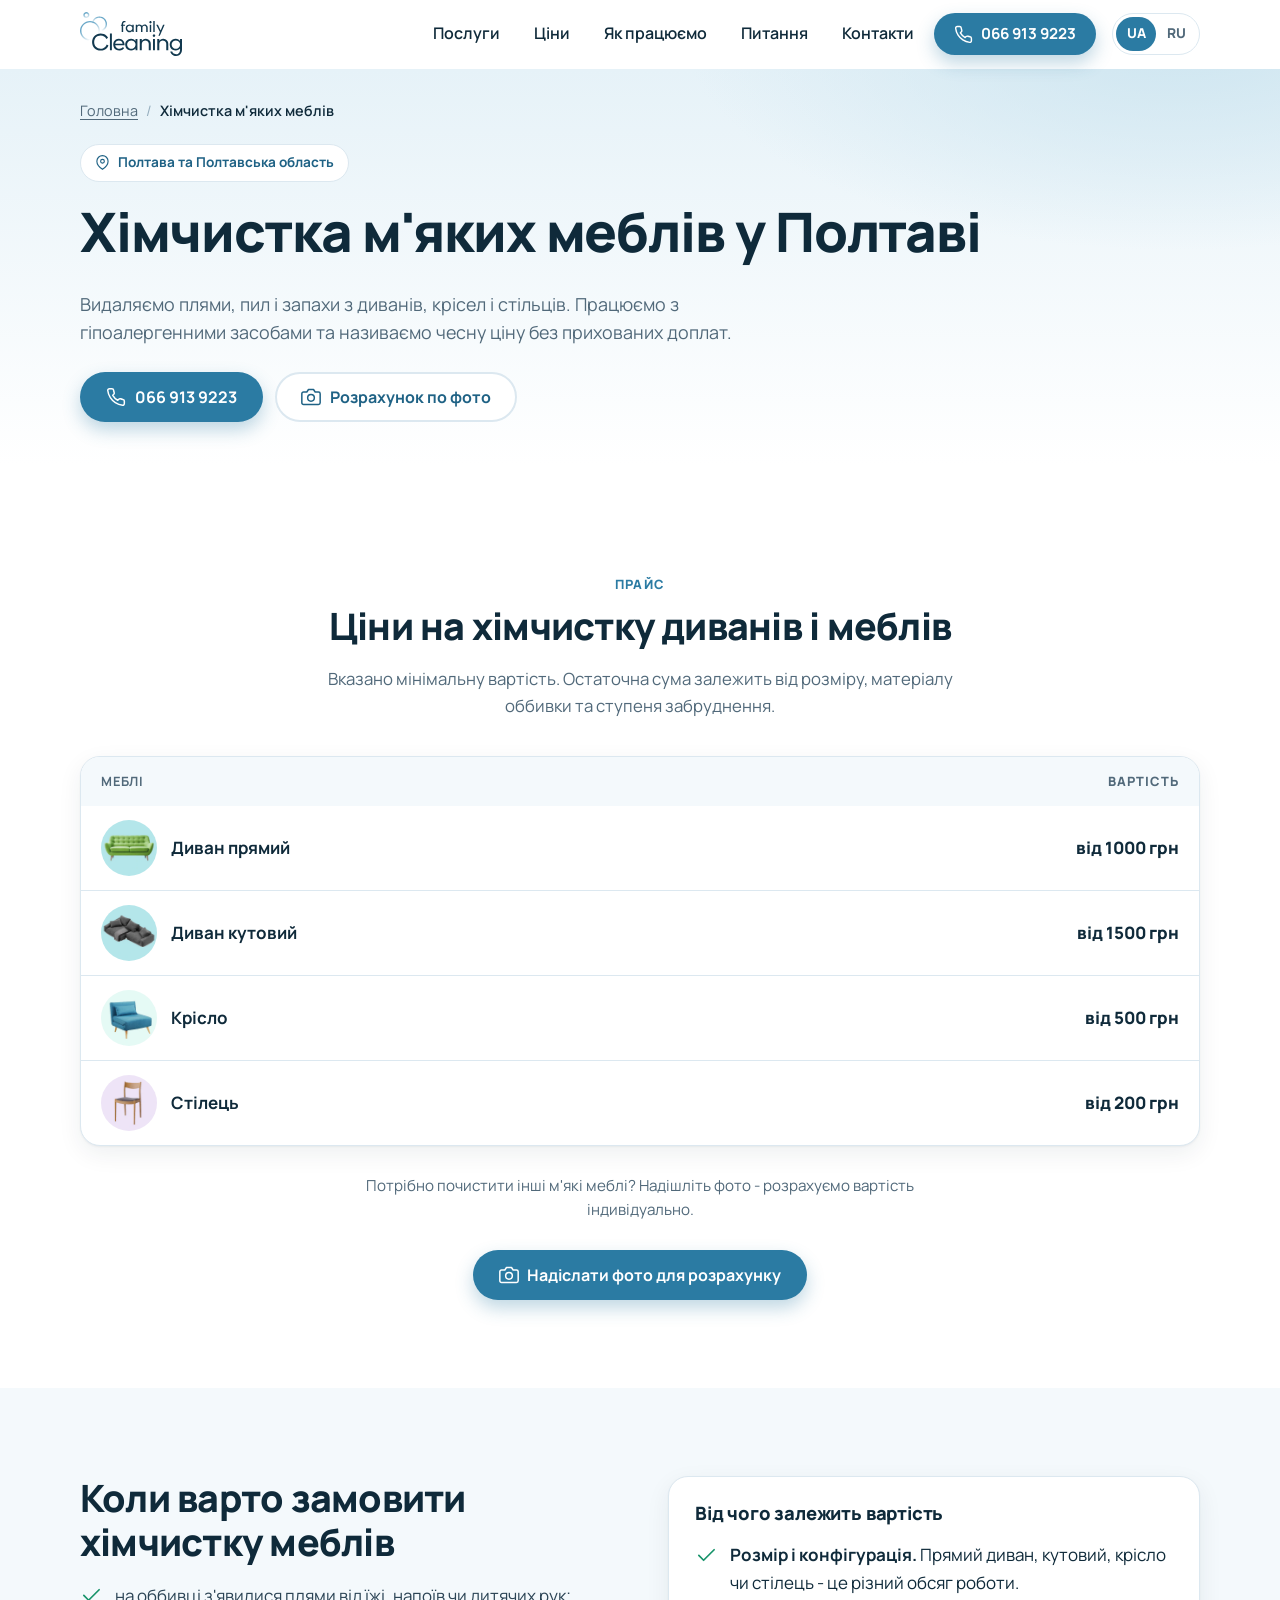
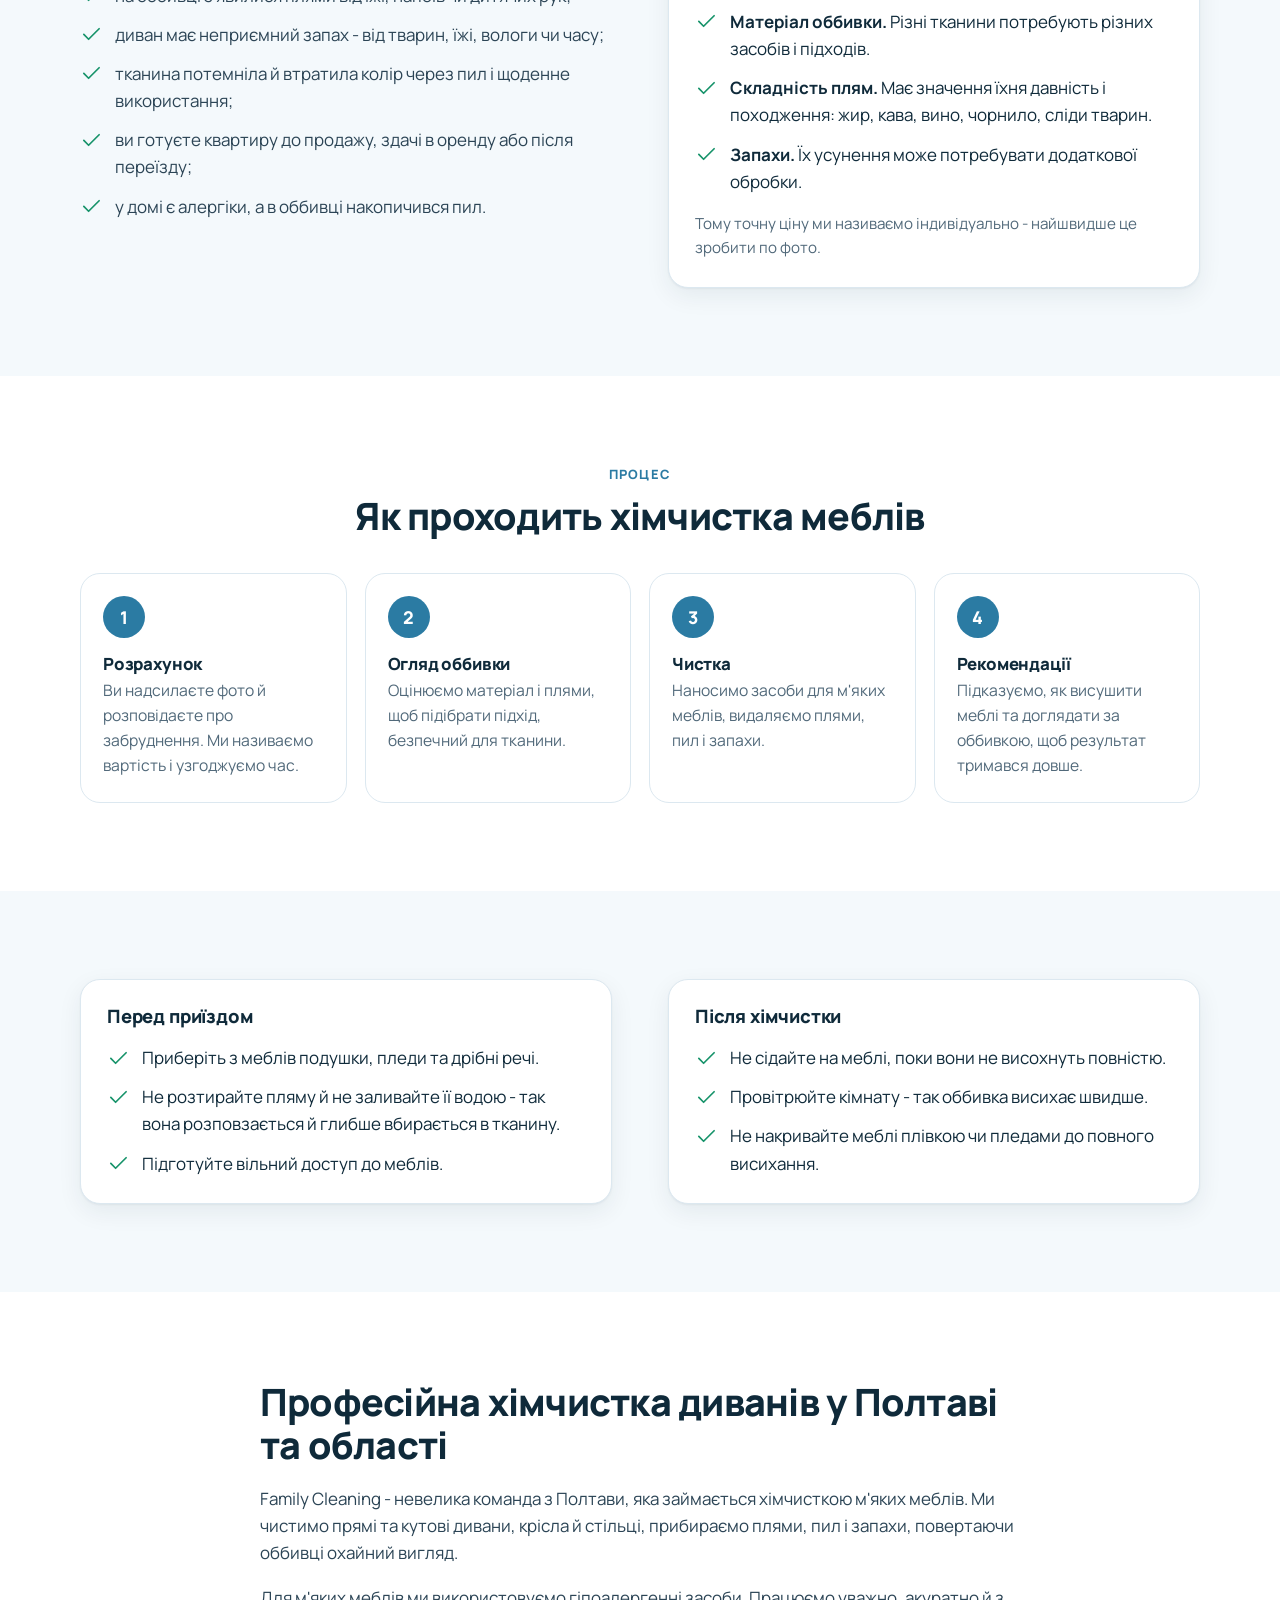
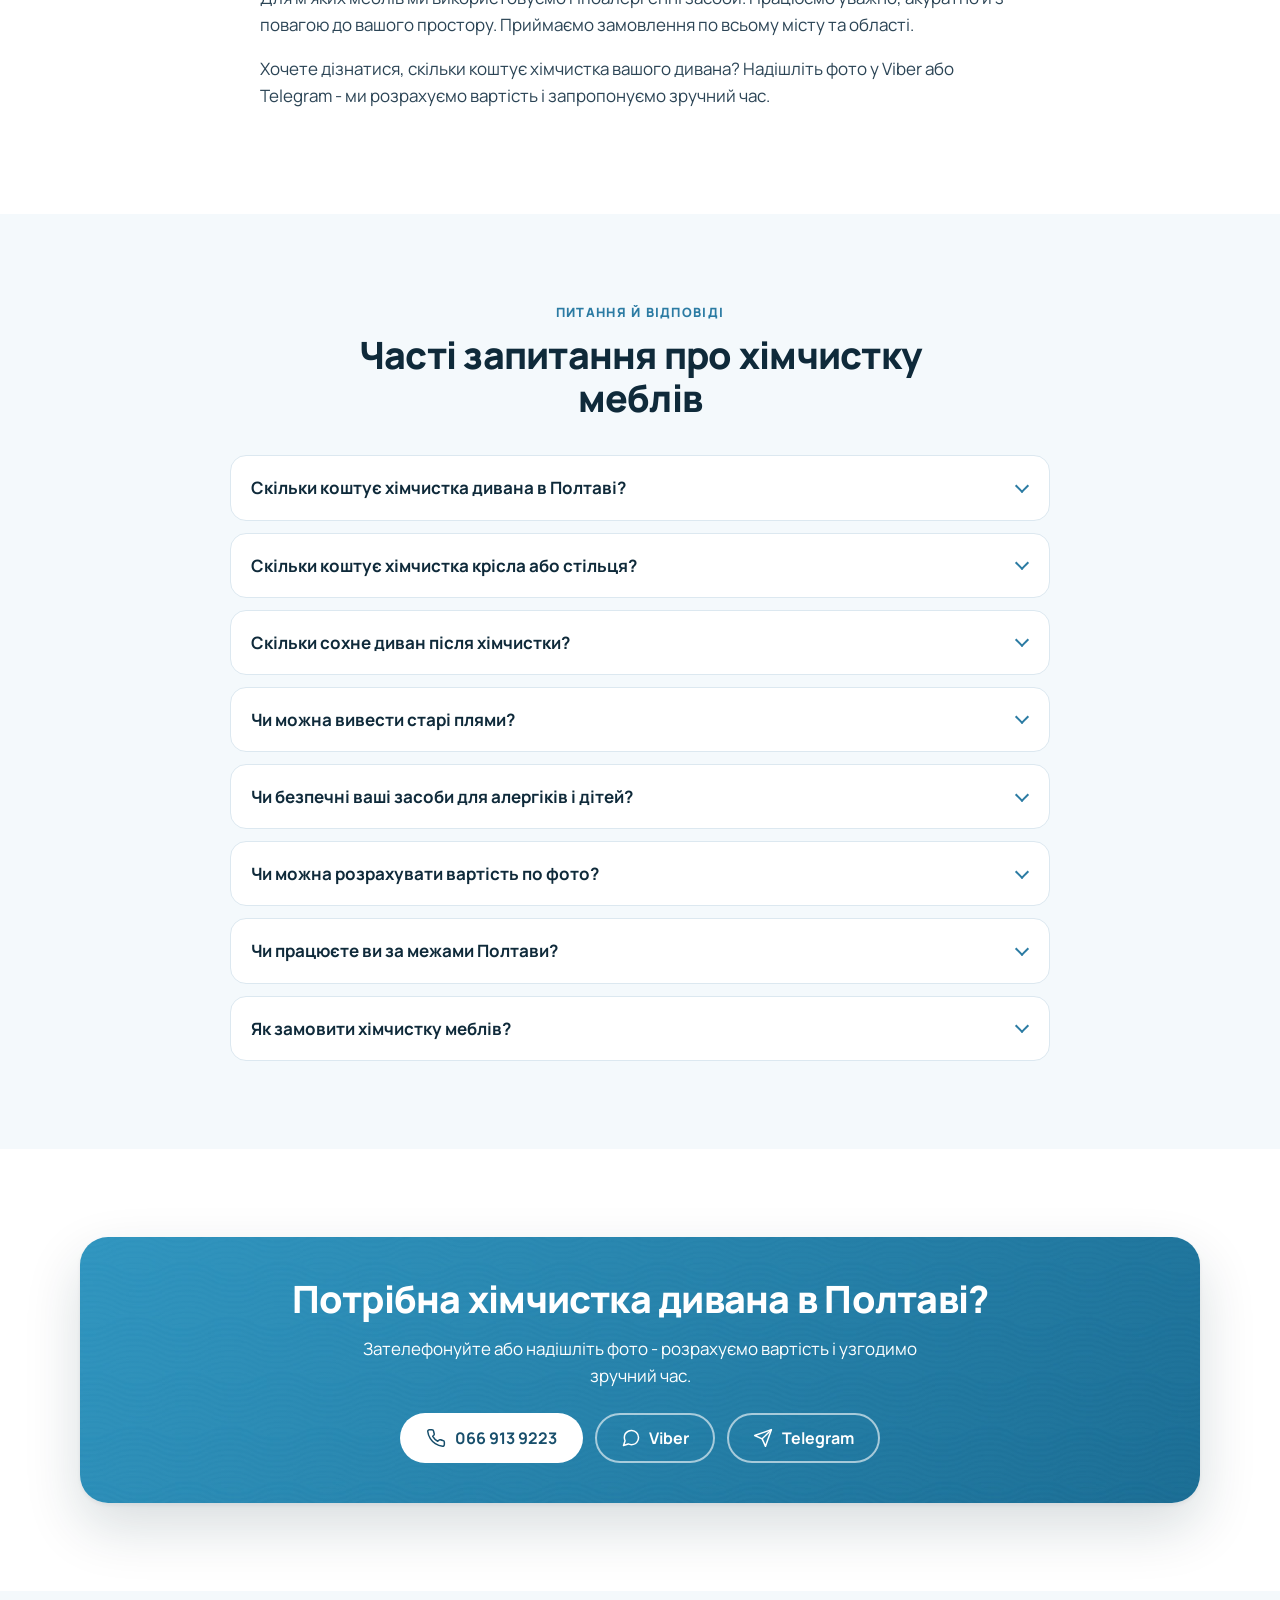
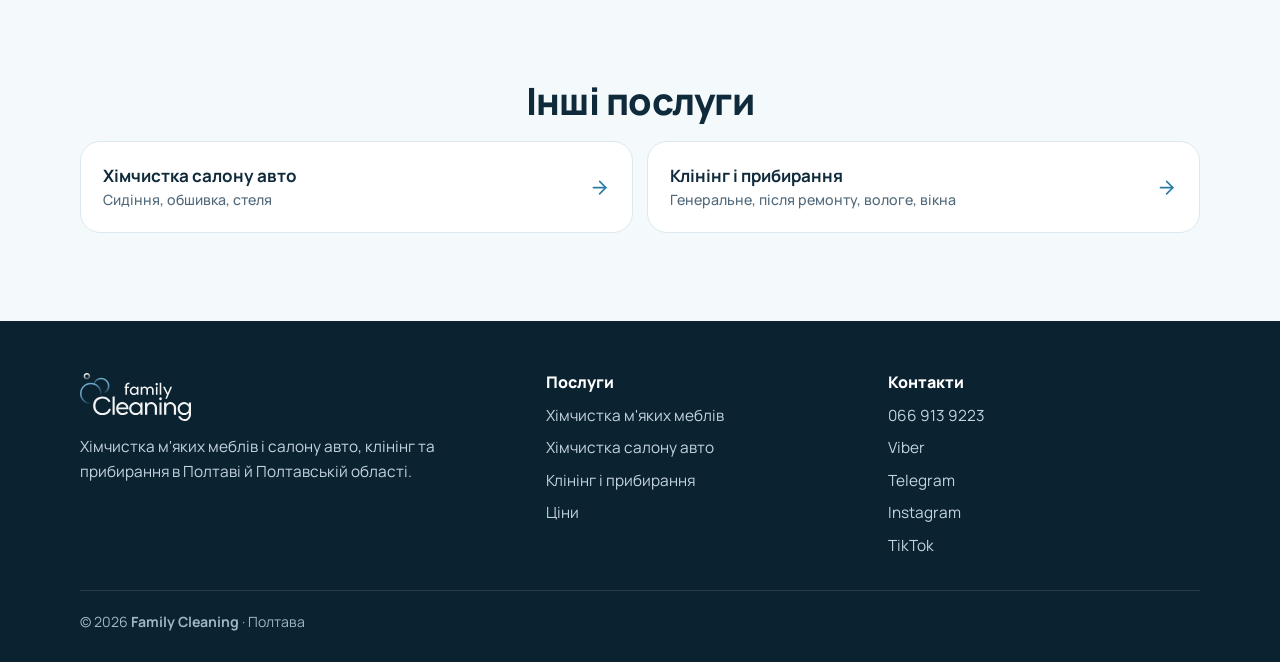
==== himchistka-mebliv-poltava/index.html @ 6fbbca5d "Add files via upload" ====
<!DOCTYPE html>
<html lang="uk" data-alt="../ru/himchistka-mebliv-poltava/">
<head>
<meta charset="utf-8">
<meta name="viewport" content="width=device-width, initial-scale=1">
<script>(function(){var d=document.documentElement;d.classList.add('js');try{var p=localStorage.getItem('fc_lang'),a=d.getAttribute('data-alt');if((p==='uk'||p==='ru')&&a&&p!==d.lang){location.replace(new URL(a,location.href).href+location.search+location.hash);}}catch(e){}})();</script>
<title>Хімчистка диванів і м'яких меблів у Полтаві від 200 грн</title>
<meta name="description" content="Хімчистка прямих і кутових диванів, крісел та стільців у Полтаві й області. Ціни від 200 грн, гіпоалергенні засоби. Розрахунок вартості по фото.">
<link rel="canonical" href="https://famclean.com.ua/himchistka-mebliv-poltava/">
<link rel="alternate" hreflang="uk" href="https://famclean.com.ua/himchistka-mebliv-poltava/">
<link rel="alternate" hreflang="ru" href="https://famclean.com.ua/ru/himchistka-mebliv-poltava/">
<link rel="alternate" hreflang="x-default" href="https://famclean.com.ua/himchistka-mebliv-poltava/">
<meta property="og:type" content="website">
<meta property="og:locale" content="uk_UA">
<meta property="og:locale:alternate" content="ru_RU">
<meta property="og:site_name" content="Family Cleaning">
<meta property="og:title" content="Хімчистка диванів і м'яких меблів у Полтаві від 200 грн">
<meta property="og:description" content="Хімчистка прямих і кутових диванів, крісел та стільців у Полтаві й області. Ціни від 200 грн, гіпоалергенні засоби. Розрахунок вартості по фото.">
<meta property="og:url" content="https://famclean.com.ua/himchistka-mebliv-poltava/">
<meta property="og:image" content="https://famclean.com.ua/img/og-cover.jpg">
<meta property="og:image:width" content="1200">
<meta property="og:image:height" content="630">
<meta property="og:image:alt" content="Family Cleaning - хімчистка меблів і клінінг у Полтаві">
<meta name="twitter:card" content="summary_large_image">
<meta name="theme-color" content="#2b7ba3">
<meta name="google-site-verification" content="99--LuBpgoL34rDlay3CEURhuqWhSlvif_Wz9FNeY6w">
<link rel="icon" href="../img/favicon.ico" sizes="any">
<link rel="icon" type="image/png" sizes="32x32" href="../img/favicon-32x32.png">
<link rel="icon" type="image/png" sizes="16x16" href="../img/favicon-16x16.png">
<link rel="apple-touch-icon" sizes="180x180" href="../img/apple-touch-icon.png">
<link rel="manifest" href="../site.webmanifest">
<link rel="preconnect" href="https://fonts.googleapis.com">
<link rel="preconnect" href="https://fonts.gstatic.com" crossorigin>
<link rel="stylesheet" href="https://fonts.googleapis.com/css2?family=Manrope:wght@400;500;600;700;800&amp;display=swap">
<link rel="stylesheet" href="../css/style.css?v=20261111">
<script type="application/ld+json">{"@context":"https://schema.org","@type":"Service","name":"Хімчистка м'яких меблів","serviceType":"Хімчистка м'яких меблів","description":"Хімчистка диванів, крісел і стільців: видалення плям, пилу та запахів.","url":"https://famclean.com.ua/himchistka-mebliv-poltava/","inLanguage":"uk","provider":{"@type":"LocalBusiness","@id":"https://famclean.com.ua/#business","name":"Family Cleaning","url":"https://famclean.com.ua/","telephone":"+380669139223"},"areaServed":[{"@type":"City","name":"Полтава"},{"@type":"AdministrativeArea","name":"Полтавська область"}],"hasOfferCatalog":{"@type":"OfferCatalog","name":"Ціни на хімчистку м'яких меблів","itemListElement":[{"@type":"Offer","itemOffered":{"@type":"Service","name":"Хімчистка прямого дивана"},"priceSpecification":{"@type":"UnitPriceSpecification","minPrice":1000,"priceCurrency":"UAH"}},{"@type":"Offer","itemOffered":{"@type":"Service","name":"Хімчистка кутового дивана"},"priceSpecification":{"@type":"UnitPriceSpecification","minPrice":1500,"priceCurrency":"UAH"}},{"@type":"Offer","itemOffered":{"@type":"Service","name":"Хімчистка крісла"},"priceSpecification":{"@type":"UnitPriceSpecification","minPrice":500,"priceCurrency":"UAH"}},{"@type":"Offer","itemOffered":{"@type":"Service","name":"Хімчистка стільця"},"priceSpecification":{"@type":"UnitPriceSpecification","minPrice":200,"priceCurrency":"UAH"}}]}}</script>
<script type="application/ld+json">{"@context":"https://schema.org","@type":"BreadcrumbList","itemListElement":[{"@type":"ListItem","position":1,"name":"Головна","item":"https://famclean.com.ua/"},{"@type":"ListItem","position":2,"name":"Хімчистка м'яких меблів","item":"https://famclean.com.ua/himchistka-mebliv-poltava/"}]}</script>
<script type="application/ld+json">{"@context":"https://schema.org","@type":"FAQPage","inLanguage":"uk","mainEntity":[{"@type":"Question","name":"Скільки коштує хімчистка дивана в Полтаві?","acceptedAnswer":{"@type":"Answer","text":"Хімчистка прямого дивана - від 1000 грн, кутового - від 1500 грн. Остаточна вартість залежить від розміру, матеріалу оббивки та ступеня забруднення, тому ми розраховуємо її індивідуально - найшвидше по фото."}},{"@type":"Question","name":"Скільки коштує хімчистка крісла або стільця?","acceptedAnswer":{"@type":"Answer","text":"Хімчистка крісла - від 500 грн, стільця - від 200 грн. Якщо потрібно почистити кілька предметів, надішліть фото всіх меблів - розрахуємо загальну вартість."}},{"@type":"Question","name":"Скільки сохне диван після хімчистки?","acceptedAnswer":{"@type":"Answer","text":"Час висихання залежить від тканини, товщини наповнювача та вентиляції в кімнаті - зазвичай від кількох годин до доби. Провітрюйте приміщення й не користуйтеся меблями, доки оббивка повністю не висохне."}},{"@type":"Question","name":"Чи можна вивести старі плями?","acceptedAnswer":{"@type":"Answer","text":"Свіжі плями видаляти простіше, а результат зі старими залежить від їхнього походження та матеріалу оббивки. Надішліть фото - ми чесно скажемо, чого очікувати. Гарантувати повне видалення будь-якої плями неможливо."}},{"@type":"Question","name":"Чи безпечні ваші засоби для алергіків і дітей?","acceptedAnswer":{"@type":"Answer","text":"Для м'яких меблів ми використовуємо гіпоалергенні засоби. Якщо в сім'ї є алергіки, маленькі діти чи домашні тварини, повідомте нас заздалегідь - врахуємо це під час роботи."}},{"@type":"Question","name":"Чи можна розрахувати вартість по фото?","acceptedAnswer":{"@type":"Answer","text":"Так. Надішліть кілька фото меблів і плям у Viber або Telegram та коротко опишіть завдання. Ми назвемо вартість і запропонуємо зручний час."}},{"@type":"Question","name":"Чи працюєте ви за межами Полтави?","acceptedAnswer":{"@type":"Answer","text":"Так, приймаємо замовлення по всьому місту та області. Напишіть або зателефонуйте - узгодимо деталі."}},{"@type":"Question","name":"Як замовити хімчистку меблів?","acceptedAnswer":{"@type":"Answer","text":"Зателефонуйте за номером 066 913 9223 або напишіть у Viber чи Telegram. Ми розрахуємо вартість і узгодимо зручний для вас час."}}]}</script>
<!-- Google tag (gtag.js) -->
<script async src="https://www.googletagmanager.com/gtag/js?id=G-ZP1D5EXPBN"></script>
<script>window.dataLayer=window.dataLayer||[];function gtag(){dataLayer.push(arguments);}gtag('js',new Date());gtag('config','G-ZP1D5EXPBN');</script>
</head>
<body>
<a class="skip-link" href="#main">Перейти до змісту</a>
<svg width="0" height="0" style="position:absolute" aria-hidden="true" focusable="false"><defs>
<symbol id="i-phone" viewBox="0 0 24 24"><path d="M22 16.92v3a2 2 0 0 1-2.18 2 19.79 19.79 0 0 1-8.63-3.07 19.5 19.5 0 0 1-6-6 19.79 19.79 0 0 1-3.07-8.67A2 2 0 0 1 4.11 2h3a2 2 0 0 1 2 1.72 12.84 12.84 0 0 0 .7 2.81 2 2 0 0 1-.45 2.11L8.09 9.91a16 16 0 0 0 6 6l1.27-1.27a2 2 0 0 1 2.11-.45 12.84 12.84 0 0 0 2.81.7A2 2 0 0 1 22 16.92z"/></symbol>
<symbol id="i-chat" viewBox="0 0 24 24"><path d="M21 11.5a8.38 8.38 0 0 1-.9 3.8 8.5 8.5 0 0 1-7.6 4.7 8.38 8.38 0 0 1-3.8-.9L3 21l1.9-5.7a8.38 8.38 0 0 1-.9-3.8 8.5 8.5 0 0 1 4.7-7.6 8.38 8.38 0 0 1 3.8-.9h.5a8.48 8.48 0 0 1 8 8v.5z"/></symbol>
<symbol id="i-send" viewBox="0 0 24 24"><path d="M22 2 11 13"/><path d="M22 2 15 22l-4-9-9-4z"/></symbol>
<symbol id="i-insta" viewBox="0 0 24 24"><rect x="3" y="3" width="18" height="18" rx="5"/><circle cx="12" cy="12" r="4"/><path d="M17.5 6.5h.01"/></symbol>
<symbol id="i-music" viewBox="0 0 24 24"><path d="M9 18V5l12-2v13"/><circle cx="6" cy="18" r="3"/><circle cx="18" cy="16" r="3"/></symbol>
<symbol id="i-pin" viewBox="0 0 24 24"><path d="M21 10c0 7-9 13-9 13S3 17 3 10a9 9 0 0 1 18 0z"/><circle cx="12" cy="10" r="3"/></symbol>
<symbol id="i-check" viewBox="0 0 24 24"><path d="M20 6 9 17l-5-5"/></symbol>
<symbol id="i-arrow" viewBox="0 0 24 24"><path d="M5 12h14"/><path d="m12 5 7 7-7 7"/></symbol>
<symbol id="i-menu" viewBox="0 0 24 24"><path d="M3 6h18M3 12h18M3 18h18"/></symbol>
<symbol id="i-close" viewBox="0 0 24 24"><path d="M18 6 6 18M6 6l12 12"/></symbol>
<symbol id="i-camera" viewBox="0 0 24 24"><path d="M23 19a2 2 0 0 1-2 2H3a2 2 0 0 1-2-2V8a2 2 0 0 1 2-2h4l2-3h6l2 3h4a2 2 0 0 1 2 2z"/><circle cx="12" cy="13" r="4"/></symbol>
<symbol id="i-shield" viewBox="0 0 24 24"><path d="M12 22s8-4 8-10V5l-8-3-8 3v7c0 6 8 10 8 10z"/><path d="m9 12 2 2 4-4"/></symbol>
<symbol id="i-star" viewBox="0 0 24 24"><path d="m12 2 3.09 6.26L22 9.27l-5 4.87 1.18 6.88L12 17.77l-6.18 3.25L7 14.14 2 9.27l6.91-1.01z"/></symbol>
<symbol id="i-wallet" viewBox="0 0 24 24"><path d="M20 7H5a2 2 0 0 1 0-4h13v4"/><path d="M3 5v14a2 2 0 0 0 2 2h15a1 1 0 0 0 1-1V8a1 1 0 0 0-1-1"/><path d="M16 14h.01"/></symbol>
<symbol id="i-sofa" viewBox="0 0 24 24"><path d="M6 11V8.5A2.5 2.5 0 0 1 8.5 6h7A2.5 2.5 0 0 1 18 8.5V11"/><path d="M3 14a2 2 0 0 1 4 0v1h10v-1a2 2 0 0 1 4 0v4.5a.5.5 0 0 1-.5.5h-17a.5.5 0 0 1-.5-.5z"/><path d="M6 19v1.5M18 19v1.5"/></symbol>
<symbol id="i-car" viewBox="0 0 24 24"><path d="m3.5 13.5 1.8-4.9a2 2 0 0 1 1.9-1.3h9.6a2 2 0 0 1 1.9 1.3l1.8 4.9"/><path d="M3.5 13.5h17V18a1 1 0 0 1-1 1H18a1 1 0 0 1-1-1v-1.5H7V18a1 1 0 0 1-1 1H4.5a1 1 0 0 1-1-1z"/><path d="M7 15.2h.01M17 15.2h.01"/></symbol>
<symbol id="i-sparkle" viewBox="0 0 24 24"><path d="m12 3 1.8 5.2L19 10l-5.2 1.8L12 17l-1.8-5.2L5 10l5.2-1.8z"/><path d="m19 15 .8 2.2L22 18l-2.2.8L19 21l-.8-2.2L16 18l2.2-.8z"/></symbol>
<symbol id="i-tool" viewBox="0 0 24 24"><path d="M14.7 6.3a1 1 0 0 0 0 1.4l1.6 1.6a1 1 0 0 0 1.4 0l3.77-3.77a6 6 0 0 1-7.94 7.94l-6.91 6.91a2.12 2.12 0 0 1-3-3l6.91-6.91a6 6 0 0 1 7.94-7.94l-3.76 3.76z"/></symbol>
<symbol id="i-drop" viewBox="0 0 24 24"><path d="M12 2.69 17.66 8.35a8 8 0 1 1-11.31 0z"/></symbol>
<symbol id="i-window" viewBox="0 0 24 24"><rect x="4.5" y="3" width="15" height="18" rx="1.5"/><path d="M12 3v18M4.5 12h15"/></symbol>
<symbol id="i-bug" viewBox="0 0 24 24"><ellipse cx="12" cy="13.5" rx="4" ry="5.5"/><path d="M12 8V4M9 5.5 10.5 8M15 5.5 13.5 8M8 12H4M16 12h4M8.5 16 5 18.5M15.5 16 19 18.5"/></symbol>
</defs></svg>
<header class="site-header">
<div class="container header-inner">
<a class="brand" href="../" aria-label="Family Cleaning - на головну"><img src="../img/logo-dark.svg" width="120" height="52" alt="Family Cleaning"></a>
<nav class="nav" id="nav" aria-label="Головне меню">
<a href="../#services">Послуги</a>
<a href="../#prices">Ціни</a>
<a href="../#how">Як працюємо</a>
<a href="../#faq">Питання</a>
<a href="../#contact">Контакти</a>
</nav>
<a class="btn btn--primary btn--sm header-phone" href="tel:+380669139223"><svg class="ico" aria-hidden="true"><use href="#i-phone"/></svg> 066 913 9223</a>
<div class="lang" role="group" aria-label="Мова"><a href="./" lang="uk" hreflang="uk" data-lang-switch="uk" aria-label="Українська" aria-current="true">UA</a><a href="../ru/himchistka-mebliv-poltava/" lang="ru" hreflang="ru" data-lang-switch="ru" aria-label="Русский">RU</a></div>
<button class="burger" type="button" aria-expanded="false" aria-controls="nav" aria-label="Відкрити меню" data-label-open="Відкрити меню" data-label-close="Закрити меню"><svg class="ico" aria-hidden="true"><use href="#i-menu"/></svg></button>
</div>
</header>
<main id="main">

<section class="page-hero">
<div class="container">
<nav class="breadcrumbs" aria-label="Навігація">
<ol><li><a href="../">Головна</a></li><li><span aria-current="page">Хімчистка м'яких меблів</span></li></ol>
</nav>
<span class="chip"><svg class="ico" aria-hidden="true"><use href="#i-pin"/></svg> Полтава та Полтавська область</span>
<h1>Хімчистка м'яких меблів у Полтаві</h1>
<p class="lead">Видаляємо плями, пил і запахи з диванів, крісел і стільців. Працюємо з гіпоалергенними засобами та називаємо чесну ціну без прихованих доплат.</p>
<div class="btn-row">
<a class="btn btn--primary" href="tel:+380669139223"><svg class="ico" aria-hidden="true"><use href="#i-phone"/></svg> 066 913 9223</a>
<a class="btn btn--ghost" href="viber://chat?number=%2B380669139223"><svg class="ico" aria-hidden="true"><use href="#i-camera"/></svg> Розрахунок по фото</a>
</div>
</div>
</section>

<section class="section" id="prices">
<div class="container">
<div class="section-head"><span class="eyebrow">Прайс</span><h2>Ціни на хімчистку диванів і меблів</h2><p>Вказано мінімальну вартість. Остаточна сума залежить від розміру, матеріалу оббивки та ступеня забруднення.</p></div>
<div class="table-wrap">
<table class="price-table">
<caption class="sr-only">Ціни на хімчистку м'яких меблів у Полтаві</caption>
<thead><tr><th scope="col">Меблі</th><th scope="col">Вартість</th></tr></thead>
<tbody>
<tr><td><span class="row-item"><img src="../img/cat/sofa.webp" alt="Хімчистка прямого дивана" width="256" height="256" loading="lazy" decoding="async"><span>Диван прямий</span></span></td><td>від 1000 грн</td></tr>
<tr><td><span class="row-item"><img src="../img/cat/sofa_cor.webp" alt="Хімчистка кутового дивана" width="256" height="256" loading="lazy" decoding="async"><span>Диван кутовий</span></span></td><td>від 1500 грн</td></tr>
<tr><td><span class="row-item"><img src="../img/cat/armchair.webp" alt="Хімчистка крісла" width="256" height="256" loading="lazy" decoding="async"><span>Крісло</span></span></td><td>від 500 грн</td></tr>
<tr><td><span class="row-item"><img src="../img/cat/chair.webp" alt="Хімчистка стільця" width="256" height="256" loading="lazy" decoding="async"><span>Стілець</span></span></td><td>від 200 грн</td></tr>
</tbody>
</table>
</div>
<p class="price-note">Потрібно почистити інші м'які меблі? Надішліть фото - розрахуємо вартість індивідуально.</p>
<div class="price-cta"><a class="btn btn--primary" href="viber://chat?number=%2B380669139223"><svg class="ico" aria-hidden="true"><use href="#i-camera"/></svg> Надіслати фото для розрахунку</a></div>
</div>
</section>

<section class="section section--alt">
<div class="container two-col">
<div class="prose">
<h2>Коли варто замовити хімчистку меблів</h2>
<ul class="checklist">
<li><svg class="ico" aria-hidden="true"><use href="#i-check"/></svg><span>на оббивці з'явилися плями від їжі, напоїв чи дитячих рук;</span></li>
<li><svg class="ico" aria-hidden="true"><use href="#i-check"/></svg><span>диван має неприємний запах - від тварин, їжі, вологи чи часу;</span></li>
<li><svg class="ico" aria-hidden="true"><use href="#i-check"/></svg><span>тканина потемніла й втратила колір через пил і щоденне використання;</span></li>
<li><svg class="ico" aria-hidden="true"><use href="#i-check"/></svg><span>ви готуєте квартиру до продажу, здачі в оренду або після переїзду;</span></li>
<li><svg class="ico" aria-hidden="true"><use href="#i-check"/></svg><span>у домі є алергіки, а в оббивці накопичився пил.</span></li>
</ul>
</div>
<div class="panel">
<h3>Від чого залежить вартість</h3>
<ul class="checklist">
<li><svg class="ico" aria-hidden="true"><use href="#i-check"/></svg><span><strong>Розмір і конфігурація.</strong> Прямий диван, кутовий, крісло чи стілець - це різний обсяг роботи.</span></li>
<li><svg class="ico" aria-hidden="true"><use href="#i-check"/></svg><span><strong>Матеріал оббивки.</strong> Різні тканини потребують різних засобів і підходів.</span></li>
<li><svg class="ico" aria-hidden="true"><use href="#i-check"/></svg><span><strong>Складність плям.</strong> Має значення їхня давність і походження: жир, кава, вино, чорнило, сліди тварин.</span></li>
<li><svg class="ico" aria-hidden="true"><use href="#i-check"/></svg><span><strong>Запахи.</strong> Їх усунення може потребувати додаткової обробки.</span></li>
</ul>
<p class="panel-note">Тому точну ціну ми називаємо індивідуально - найшвидше це зробити по фото.</p>
</div>
</div>
</section>

<section class="section" id="how">
<div class="container">
<div class="section-head"><span class="eyebrow">Процес</span><h2>Як проходить хімчистка меблів</h2></div>
<ol class="steps">
<li><h3>Розрахунок</h3><p>Ви надсилаєте фото й розповідаєте про забруднення. Ми називаємо вартість і узгоджуємо час.</p></li>
<li><h3>Огляд оббивки</h3><p>Оцінюємо матеріал і плями, щоб підібрати підхід, безпечний для тканини.</p></li>
<li><h3>Чистка</h3><p>Наносимо засоби для м'яких меблів, видаляємо плями, пил і запахи.</p></li>
<li><h3>Рекомендації</h3><p>Підказуємо, як висушити меблі та доглядати за оббивкою, щоб результат тримався довше.</p></li>
</ol>
</div>
</section>

<section class="section section--alt">
<div class="container two-col">
<div class="panel">
<h3>Перед приїздом</h3>
<ul class="checklist">
<li><svg class="ico" aria-hidden="true"><use href="#i-check"/></svg><span>Приберіть з меблів подушки, пледи та дрібні речі.</span></li>
<li><svg class="ico" aria-hidden="true"><use href="#i-check"/></svg><span>Не розтирайте пляму й не заливайте її водою - так вона розповзається й глибше вбирається в тканину.</span></li>
<li><svg class="ico" aria-hidden="true"><use href="#i-check"/></svg><span>Підготуйте вільний доступ до меблів.</span></li>
</ul>
</div>
<div class="panel">
<h3>Після хімчистки</h3>
<ul class="checklist">
<li><svg class="ico" aria-hidden="true"><use href="#i-check"/></svg><span>Не сідайте на меблі, поки вони не висохнуть повністю.</span></li>
<li><svg class="ico" aria-hidden="true"><use href="#i-check"/></svg><span>Провітрюйте кімнату - так оббивка висихає швидше.</span></li>
<li><svg class="ico" aria-hidden="true"><use href="#i-check"/></svg><span>Не накривайте меблі плівкою чи пледами до повного висихання.</span></li>
</ul>
</div>
</div>
</section>

<section class="section">
<div class="container">
<div class="prose">
<h2>Професійна хімчистка диванів у Полтаві та області</h2>
<p>Family Cleaning - невелика команда з Полтави, яка займається хімчисткою м'яких меблів. Ми чистимо прямі та кутові дивани, крісла й стільці, прибираємо плями, пил і запахи, повертаючи оббивці охайний вигляд.</p>
<p>Для м'яких меблів ми використовуємо гіпоалергенні засоби. Працюємо уважно, акуратно й з повагою до вашого простору. Приймаємо замовлення по всьому місту та області.</p>
<p>Хочете дізнатися, скільки коштує хімчистка вашого дивана? Надішліть фото у Viber або Telegram - ми розрахуємо вартість і запропонуємо зручний час.</p>
</div>
</div>
</section>

<section class="section section--alt" id="faq">
<div class="container">
<div class="section-head"><span class="eyebrow">Питання й відповіді</span><h2>Часті запитання про хімчистку меблів</h2></div>
<div class="faq">
<details><summary>Скільки коштує хімчистка дивана в Полтаві?</summary><div class="faq-a"><p>Хімчистка прямого дивана - від 1000 грн, кутового - від 1500 грн. Остаточна вартість залежить від розміру, матеріалу оббивки та ступеня забруднення, тому ми розраховуємо її індивідуально - найшвидше по фото.</p></div></details>
<details><summary>Скільки коштує хімчистка крісла або стільця?</summary><div class="faq-a"><p>Хімчистка крісла - від 500 грн, стільця - від 200 грн. Якщо потрібно почистити кілька предметів, надішліть фото всіх меблів - розрахуємо загальну вартість.</p></div></details>
<details><summary>Скільки сохне диван після хімчистки?</summary><div class="faq-a"><p>Час висихання залежить від тканини, товщини наповнювача та вентиляції в кімнаті - зазвичай від кількох годин до доби. Провітрюйте приміщення й не користуйтеся меблями, доки оббивка повністю не висохне.</p></div></details>
<details><summary>Чи можна вивести старі плями?</summary><div class="faq-a"><p>Свіжі плями видаляти простіше, а результат зі старими залежить від їхнього походження та матеріалу оббивки. Надішліть фото - ми чесно скажемо, чого очікувати. Гарантувати повне видалення будь-якої плями неможливо.</p></div></details>
<details><summary>Чи безпечні ваші засоби для алергіків і дітей?</summary><div class="faq-a"><p>Для м'яких меблів ми використовуємо гіпоалергенні засоби. Якщо в сім'ї є алергіки, маленькі діти чи домашні тварини, повідомте нас заздалегідь - врахуємо це під час роботи.</p></div></details>
<details><summary>Чи можна розрахувати вартість по фото?</summary><div class="faq-a"><p>Так. Надішліть кілька фото меблів і плям у Viber або Telegram та коротко опишіть завдання. Ми назвемо вартість і запропонуємо зручний час.</p></div></details>
<details><summary>Чи працюєте ви за межами Полтави?</summary><div class="faq-a"><p>Так, приймаємо замовлення по всьому місту та області. Напишіть або зателефонуйте - узгодимо деталі.</p></div></details>
<details><summary>Як замовити хімчистку меблів?</summary><div class="faq-a"><p>Зателефонуйте за номером 066 913 9223 або напишіть у Viber чи Telegram. Ми розрахуємо вартість і узгодимо зручний для вас час.</p></div></details>
</div>
</div>
</section>

<section class="section" aria-labelledby="cta-title">
<div class="container">
<div class="cta-band">
<h2 id="cta-title">Потрібна хімчистка дивана в Полтаві?</h2>
<p>Зателефонуйте або надішліть фото - розрахуємо вартість і узгодимо зручний час.</p>
<div class="btn-row">
<a class="btn btn--light" href="tel:+380669139223"><svg class="ico" aria-hidden="true"><use href="#i-phone"/></svg> 066 913 9223</a>
<a class="btn btn--outline-light" href="viber://chat?number=%2B380669139223"><svg class="ico" aria-hidden="true"><use href="#i-chat"/></svg> Viber</a>
<a class="btn btn--outline-light" href="https://t.me/+380669139223" rel="noopener"><svg class="ico" aria-hidden="true"><use href="#i-send"/></svg> Telegram</a>
</div>
</div>
</div>
</section>

<section class="section section--alt" aria-labelledby="more-title">
<div class="container">
<h2 id="more-title" class="prose-center">Інші послуги</h2>
<div class="related">
<a href="../himchistka-salonu-avto-poltava/"><span>Хімчистка салону авто<small>Сидіння, обшивка, стеля</small></span><svg class="ico" aria-hidden="true"><use href="#i-arrow"/></svg></a>
<a href="../klining-poltava/"><span>Клінінг і прибирання<small>Генеральне, після ремонту, вологе, вікна</small></span><svg class="ico" aria-hidden="true"><use href="#i-arrow"/></svg></a>
</div>
</div>
</section>

</main>
<footer class="site-footer">
<div class="container">
<div class="footer-grid">
<div>
<img src="../img/logo.svg" width="120" height="52" alt="Family Cleaning" loading="lazy">
<p>Хімчистка м'яких меблів і салону авто, клінінг та прибирання в Полтаві й Полтавській області.</p>
</div>
<div>
<h2>Послуги</h2>
<ul>
<li><a href="./">Хімчистка м'яких меблів</a></li>
<li><a href="../himchistka-salonu-avto-poltava/">Хімчистка салону авто</a></li>
<li><a href="../klining-poltava/">Клінінг і прибирання</a></li>
<li><a href="../#prices">Ціни</a></li>
</ul>
</div>
<div>
<h2>Контакти</h2>
<ul>
<li><a href="tel:+380669139223">066 913 9223</a></li>
<li><a href="viber://chat?number=%2B380669139223">Viber</a></li>
<li><a href="https://t.me/+380669139223" rel="noopener">Telegram</a></li>
<li><a href="https://instagram.com/family_cleaning_plt/" rel="noopener">Instagram</a></li>
<li><a href="https://www.tiktok.com/@lukyanchikova88" rel="noopener">TikTok</a></li>
</ul>
</div>
</div>
<div class="footer-bottom">© 2026 <strong>Family Cleaning</strong> · Полтава</div>
</div>
</footer>
<nav class="mobile-bar" aria-label="Швидкий зв'язок">
<a class="is-primary" href="tel:+380669139223"><svg class="ico" aria-hidden="true"><use href="#i-phone"/></svg><span>Подзвонити</span></a>
<a href="viber://chat?number=%2B380669139223"><svg class="ico" aria-hidden="true"><use href="#i-chat"/></svg><span>Viber</span></a>
<a href="https://t.me/+380669139223" rel="noopener"><svg class="ico" aria-hidden="true"><use href="#i-send"/></svg><span>Telegram</span></a>
</nav>
<script src="../js/main.js?v=20261111" defer></script>
</body>
</html>
---- css/style.css ----
/* Family Cleaning - стилі сайту (mobile-first, без фреймворків) */

/* ===== Tokens ===== */
:root {
  --ink: #0f2a3a;
  --muted: #51697a;
  --bg: #f4f9fc;
  --surface: #fff;
  --line: #dce8f0;
  --brand: #2b7ba3;
  --brand-dark: #1f6285;
  --brand-deep: #174e6b;
  --brand-soft: #e6f2f8;
  --accent: #6aa8c8;
  --ok: #17936a;
  --radius: 20px;
  --shadow: 0 1px 2px rgba(15, 42, 58, .05), 0 8px 24px rgba(15, 42, 58, .07);
  --shadow-lg: 0 2px 4px rgba(15, 42, 58, .06), 0 24px 56px rgba(15, 42, 58, .16);
  --font: "Manrope", system-ui, -apple-system, "Segoe UI", Roboto, "Helvetica Neue", Arial, sans-serif;
  --header-h: 68px;
}

/* ===== Base ===== */
*, *::before, *::after { box-sizing: border-box; -webkit-tap-highlight-color: transparent; }
a, button, summary, label, input { -webkit-tap-highlight-color: transparent; touch-action: manipulation; }

html {
  scroll-behavior: smooth;
  scroll-padding-top: calc(var(--header-h) + 12px);
  -webkit-text-size-adjust: 100%;
}

body {
  margin: 0;
  font-family: var(--font);
  font-size: 17px;
  line-height: 1.6;
  color: var(--ink);
  background: var(--surface);
  -webkit-font-smoothing: antialiased;
}

img { max-width: 100%; height: auto; display: block; }

a { color: var(--brand-dark); text-underline-offset: 3px; }
a:hover { color: var(--brand-deep); }

h1, h2, h3 { margin: 0 0 .5em; line-height: 1.15; letter-spacing: -.02em; font-weight: 800; }
h1 { font-size: clamp(2rem, 7.4vw, 3.4rem); }
h2 { font-size: clamp(1.6rem, 4.6vw, 2.35rem); }
h3 { font-size: 1.15rem; letter-spacing: -.01em; }
p { margin: 0 0 1em; }

:focus-visible { outline: 3px solid var(--accent); outline-offset: 3px; border-radius: 6px; }

.container { width: min(1120px, 100% - 40px); margin-inline: auto; }

.skip-link {
  position: absolute; left: 12px; top: -64px; z-index: 100;
  background: var(--ink); color: #fff; padding: 10px 16px; border-radius: 10px; text-decoration: none;
}
.skip-link:focus { top: 12px; color: #fff; }

.sr-only {
  position: absolute; width: 1px; height: 1px; padding: 0; margin: -1px;
  overflow: hidden; clip: rect(0, 0, 0, 0); white-space: nowrap; border: 0;
}

.ico {
  width: 1.25em; height: 1.25em; flex: none;
  fill: none; stroke: currentColor; stroke-width: 1.8; stroke-linecap: round; stroke-linejoin: round;
}

/* ===== Buttons ===== */
.btn {
  display: inline-flex; align-items: center; justify-content: center; gap: .55em;
  min-height: 50px; padding: 0 24px; border-radius: 999px;
  font: 700 1rem/1 var(--font); text-decoration: none; white-space: nowrap;
  border: 2px solid transparent; cursor: pointer;
  transition: background .2s, color .2s, border-color .2s, transform .2s, box-shadow .2s;
}
.btn--primary { background: var(--brand); color: #fff; box-shadow: 0 8px 18px rgba(43, 123, 163, .3); }
.btn--primary:hover { background: var(--brand-dark); color: #fff; transform: translateY(-1px); }
.btn--ghost { background: #fff; color: var(--brand-dark); border-color: var(--line); }
.btn--ghost:hover { border-color: var(--accent); background: var(--brand-soft); color: var(--brand-deep); }
.btn--light { background: #fff; color: var(--brand-deep); }
.btn--light:hover { background: var(--brand-soft); color: var(--brand-deep); }
.btn--outline-light { background: transparent; color: #fff; border-color: rgba(255, 255, 255, .6); }
.btn--outline-light:hover { background: rgba(255, 255, 255, .12); color: #fff; border-color: #fff; }
.btn--sm { min-height: 42px; padding: 0 18px; font-size: .95rem; }
.btn-row { display: flex; flex-wrap: wrap; gap: 12px; }

@media (max-width: 560px) {
  .btn-row { flex-direction: column; }
  .btn-row .btn { width: 100%; }
}

/* ===== Header ===== */
.site-header {
  position: sticky; top: 0; z-index: 50;
  background: rgba(255, 255, 255, .9);
  -webkit-backdrop-filter: saturate(1.4) blur(12px); backdrop-filter: saturate(1.4) blur(12px);
  border-bottom: 1px solid transparent; transition: border-color .2s, box-shadow .2s;
}
.site-header.is-scrolled { border-color: var(--line); box-shadow: 0 6px 20px rgba(15, 42, 58, .05); }

.header-inner { display: flex; align-items: center; justify-content: space-between; min-height: var(--header-h); gap: 16px; flex-wrap: wrap; }
.brand { display: inline-flex; line-height: 0; }
.brand img { height: 44px; width: auto; }

.nav { display: flex; flex-wrap: wrap; gap: 4px 18px; width: 100%; padding-bottom: 12px; }
.nav a { color: var(--ink); text-decoration: none; font-weight: 600; padding: 8px 4px; border-radius: 8px; }
.nav a:hover { color: var(--brand); }

.header-phone { display: none; }

.burger { display: none; width: 46px; height: 46px; border-radius: 14px; border: 1px solid var(--line); background: #fff; color: var(--ink); cursor: pointer; place-items: center; }
.burger .ico { width: 24px; height: 24px; }

/* с JS на мобильном меню сворачивается */
.js .burger { display: grid; }
.js .nav {
  display: none; position: absolute; top: 100%; left: 0; right: 0;
  flex-direction: column; gap: 2px; width: auto; padding: 8px 20px 18px;
  background: #fff; border-bottom: 1px solid var(--line); box-shadow: 0 18px 30px rgba(15, 42, 58, .1);
}
.js .nav.is-open { display: flex; }
.js .nav a { font-size: 1.1rem; padding: 12px 4px; border-bottom: 1px solid var(--line); }
.js .nav a:last-child { border-bottom: 0; }

@media (min-width: 900px) {
  .header-inner { flex-wrap: nowrap; }
  .nav, .js .nav {
    display: flex; position: static; flex-direction: row; width: auto; padding: 0;
    background: none; border: 0; box-shadow: none; gap: 6px 26px; margin-left: auto;
  }
  .js .nav a { font-size: 1rem; padding: 8px 4px; border-bottom: 0; }
  .js .burger, .burger { display: none; }
  .header-phone { display: inline-flex; }
}

/* ===== Hero (big picture) ===== */
.hero {
  position: relative; isolation: isolate; overflow: hidden; color: #fff;
  min-height: 560px; display: flex; align-items: center;
  padding: 56px 0 84px; background: var(--brand-deep);
}
.hero-bg { position: absolute; inset: 0; width: 100%; height: 100%; object-fit: cover; z-index: -3; }
.hero-shade {
  position: absolute; inset: 0; z-index: -2;
  background: linear-gradient(105deg, rgba(10, 38, 56, .9) 0%, rgba(23, 78, 107, .7) 50%, rgba(23, 78, 107, .2) 100%);
}
.hero-shade::before {
  content: ""; position: absolute; inset: 0; background: url(../img/patt.webp) center / 420px repeat;
  opacity: .12; mix-blend-mode: soft-light;
}
.hero::after {
  content: ""; position: absolute; left: 50%; bottom: -1px; width: 168px; height: 46px; margin-left: -84px; z-index: -1;
  background: #fff;
  -webkit-mask: url("data:image/svg+xml,%3Csvg xmlns='http://www.w3.org/2000/svg' viewBox='0 0 168 46' preserveAspectRatio='none'%3E%3Cpath d='M0 46C24 46 36 44 46 34C54 26 56 4 84 4S114 26 122 34C132 44 144 46 168 46z'/%3E%3C/svg%3E") center / 100% 100% no-repeat;
          mask: url("data:image/svg+xml,%3Csvg xmlns='http://www.w3.org/2000/svg' viewBox='0 0 168 46' preserveAspectRatio='none'%3E%3Cpath d='M0 46C24 46 36 44 46 34C54 26 56 4 84 4S114 26 122 34C132 44 144 46 168 46z'/%3E%3C/svg%3E") center / 100% 100% no-repeat;
}
.hero-scroll {
  position: absolute; left: 50%; bottom: 4px; width: 40px; height: 40px; margin-left: -20px; z-index: 1;
  display: grid; place-items: center; border-radius: 50%; color: var(--brand); text-decoration: none;
}
.hero-scroll .ico { width: 26px; height: 26px; fill: none; stroke: currentColor; stroke-width: 2; stroke-linecap: round; stroke-linejoin: round; animation: nudge 2s ease-in-out infinite; }
@keyframes nudge { 0%, 100% { transform: translateY(-2px); } 50% { transform: translateY(3px); } }
@media (prefers-reduced-motion: reduce) { .hero-scroll .ico { animation: none; } }
.hero-content { display: grid; gap: 28px; }
.hero-copy { max-width: 640px; }
.hero h1 { color: #fff; margin-bottom: .45em; text-shadow: 0 2px 18px rgba(0, 0, 0, .25); }
.hero .lead { font-size: 1.12rem; color: rgba(255, 255, 255, .92); max-width: 34em; margin-bottom: 1.4em; }

.chip {
  display: inline-flex; align-items: center; gap: 8px;
  background: #fff; border: 1px solid var(--line); color: var(--brand-dark);
  font-weight: 700; font-size: .85rem; padding: 7px 14px; border-radius: 999px; margin-bottom: 18px;
}
.chip .ico { width: 1.1em; height: 1.1em; }

.hero-points { list-style: none; margin: 26px 0 0; padding: 0; display: grid; gap: 10px; }
.hero-points li { display: flex; gap: 10px; align-items: flex-start; font-weight: 600; }
.hero-points .ico { color: #8fe0b0; width: 1.3em; height: 1.3em; margin-top: .12em; }

.hero-badge {
  display: none; align-items: center; gap: 12px; max-width: 330px;
  background: rgba(255, 255, 255, .95); color: var(--ink);
  border-radius: 16px; padding: 12px 14px; box-shadow: var(--shadow-lg);
  font-weight: 700; font-size: .95rem; line-height: 1.3;
}
.tile-ico {
  width: 42px; height: 42px; flex: none; border-radius: 12px;
  background: var(--brand-soft); color: var(--brand); display: grid; place-items: center;
}
.tile-ico .ico { width: 22px; height: 22px; }

@media (min-width: 900px) {
  .hero { min-height: 660px; padding: 88px 0 110px; }
  .hero::after { width: 200px; height: 54px; margin-left: -100px; }
  .hero-content { grid-template-columns: 1fr auto; align-items: end; gap: 56px; }
  .hero-badge { display: flex; }
}

/* ===== Language switcher ===== */
.lang { display: inline-flex; padding: 3px; border: 1px solid var(--line); border-radius: 999px; background: #fff; margin-left: auto; }
.lang a { min-width: 40px; padding: 6px 10px; text-align: center; border-radius: 999px; font-weight: 800; font-size: .85rem; color: var(--muted); text-decoration: none; }
.lang a[aria-current="true"] { background: var(--brand); color: #fff; }
.lang a:not([aria-current]):hover { color: var(--brand); }
.header-phone + .lang { margin-left: 0; }
@media (min-width: 900px) { .nav, .js .nav { margin-left: auto; } .lang { margin-left: 0; } }

.lang-banner {
  position: fixed; z-index: 55; top: calc(var(--header-h) + 8px); right: 16px; left: 16px; max-width: 380px; margin-left: auto;
  background: #fff; border: 1px solid var(--line); border-radius: 16px; padding: 14px 16px;
  box-shadow: var(--shadow-lg); font-size: .95rem; font-weight: 600;
}
.lang-banner p { margin: 0 0 10px; }
.lang-banner .btn-row { gap: 8px; flex-wrap: wrap; }
.lang-banner button { font: inherit; cursor: pointer; }

/* ===== Helpers ===== */
.subhead { text-align: center; margin: 44px 0 20px; font-size: 1.3rem; }
.link-arrow { display: inline-flex; align-items: center; gap: 6px; font-weight: 700; text-decoration: none; margin-top: 10px; }
.link-arrow .ico { width: 1.1em; height: 1.1em; }
.card--link { text-decoration: none; color: inherit; transition: transform .15s, box-shadow .15s; }
.card--link:hover { transform: translateY(-2px); box-shadow: var(--shadow-lg); }
.price-chip { display: inline-block; background: var(--brand-soft); color: var(--brand-deep); font-weight: 800; padding: 5px 12px; border-radius: 999px; font-size: .9rem; }
.panel-note { color: var(--muted); font-size: .95rem; margin-top: 12px; }
.row-ico { flex: none; }
.h-ru { margin-top: 0; }

/* ===== Sections ===== */
.section { padding: 64px 0; }
.section--alt { background: var(--bg); }
.section-head { max-width: 680px; margin: 0 auto 36px; text-align: center; }
.section-head p { color: var(--muted); font-size: 1.05rem; margin: 0; }
.eyebrow { display: block; font-size: .8rem; font-weight: 800; letter-spacing: .1em; text-transform: uppercase; color: var(--brand); margin-bottom: 10px; }

@media (min-width: 900px) { .section { padding: 88px 0; } }

/* ===== Services ===== */
.cards-feature { display: grid; gap: 16px; margin-bottom: 16px; }
.card-feature {
  position: relative; display: flex; flex-direction: column; align-items: flex-start; gap: 10px;
  padding: 28px; border-radius: var(--radius); color: #fff;
  background: linear-gradient(150deg, var(--brand) 0%, var(--brand-deep) 100%);
  box-shadow: var(--shadow);
}
.card-feature .tile-ico { background: rgba(255, 255, 255, .16); color: #fff; width: 52px; height: 52px; border-radius: 16px; }
.card-feature .tile-ico .ico { width: 28px; height: 28px; }
.card-feature h3 { color: #fff; font-size: 1.4rem; margin: 6px 0 0; }
.card-feature p { color: #fff; margin: 0; }
.card-feature .price-tag { font-weight: 800; font-size: 1.05rem; background: rgba(255, 255, 255, .16); padding: 6px 14px; border-radius: 999px; }
.card-feature .btn { margin-top: 8px; }

.cards-grid { display: grid; gap: 14px; grid-template-columns: 1fr; }
.card {
  background: #fff; border: 1px solid var(--line); border-radius: var(--radius); padding: 24px;
  display: flex; flex-direction: column; gap: 6px; transition: transform .2s, box-shadow .2s, border-color .2s;
}
.card:hover { transform: translateY(-2px); box-shadow: var(--shadow); border-color: var(--accent); }
.card .tile-ico { margin-bottom: 8px; width: 48px; height: 48px; }
.card h3 { margin: 0; }
.card p { margin: 0; color: var(--muted); font-size: .98rem; }
.card--cta { background: var(--brand-soft); border-style: dashed; border-color: var(--accent); justify-content: center; align-items: flex-start; }
.card--cta:hover { transform: none; box-shadow: none; }
.card--cta .btn { margin-top: 10px; }

@media (min-width: 700px) {
  .cards-feature { grid-template-columns: 1fr 1fr; }
  .cards-grid { grid-template-columns: repeat(2, 1fr); }
}
@media (min-width: 960px) { .cards-grid { grid-template-columns: repeat(3, 1fr); } }

/* ===== Prices ===== */
.price-block + .price-block { margin-top: 44px; }
.price-block h3 { font-size: 1.3rem; margin-bottom: 18px; text-align: center; }
.price-grid { display: grid; grid-template-columns: repeat(2, minmax(0, 1fr)); gap: 14px; }
.price-card {
  background: #fff; border: 1px solid var(--line); border-radius: var(--radius);
  padding: 16px 12px 18px; text-align: center; box-shadow: var(--shadow); transition: transform .2s;
}
.price-card:hover { transform: translateY(-3px); }
.price-thumb { width: 96px; height: 96px; margin: 0 auto 12px; border-radius: 50%; overflow: hidden; background: var(--brand-soft); }
.price-thumb img { width: 100%; height: 100%; object-fit: cover; }
.price-card h4 { margin: 0 0 4px; font-size: .98rem; font-weight: 700; line-height: 1.3; }
.price-card .price { margin: 0; color: var(--muted); font-size: .95rem; }
.price-card .price strong { color: var(--ink); font-size: 1.35rem; font-weight: 800; }
.price-note { max-width: 640px; margin: 28px auto 0; text-align: center; color: var(--muted); font-size: .95rem; }
.price-cta { margin-top: 28px; display: flex; justify-content: center; }

@media (min-width: 900px) {
  .price-grid { grid-template-columns: repeat(4, minmax(0, 1fr)); gap: 20px; }
  .price-thumb { width: 112px; height: 112px; }
}

/* таблица цен на страницах услуг */
.table-wrap { background: #fff; border: 1px solid var(--line); border-radius: var(--radius); box-shadow: var(--shadow); overflow: hidden; }
.price-table { width: 100%; border-collapse: collapse; }
.price-table caption { text-align: left; padding: 18px 20px 6px; font-weight: 800; }
.price-table th, .price-table td { padding: 14px 20px; text-align: left; vertical-align: middle; }
.price-table thead th { font-size: .8rem; letter-spacing: .08em; text-transform: uppercase; color: var(--muted); background: var(--bg); }
.price-table tbody tr + tr { border-top: 1px solid var(--line); }
.price-table td:last-child, .price-table th:last-child { text-align: right; white-space: nowrap; font-weight: 800; }
.row-item { display: flex; align-items: center; gap: 14px; font-weight: 700; }
.row-item img { width: 56px; height: 56px; border-radius: 50%; object-fit: cover; flex: none; }

/* ===== Steps ===== */
.steps { list-style: none; margin: 0; padding: 0; display: grid; gap: 14px; counter-reset: step; }
.steps li {
  counter-increment: step; position: relative;
  background: #fff; border: 1px solid var(--line); border-radius: var(--radius); padding: 20px 20px 20px 74px;
}
.steps li::before {
  content: counter(step); position: absolute; left: 18px; top: 18px;
  width: 42px; height: 42px; border-radius: 50%; display: grid; place-items: center;
  background: var(--brand); color: #fff; font-weight: 800; font-size: 1.1rem;
}
.steps h3 { margin: 0 0 4px; font-size: 1.05rem; }
.steps p { margin: 0; color: var(--muted); font-size: .98rem; }

@media (min-width: 900px) {
  .steps { grid-template-columns: repeat(4, 1fr); gap: 18px; }
  .steps li { padding: 80px 22px 24px; }
  .steps li::before { left: 22px; top: 22px; }
}

/* ===== About ===== */
.about-grid { display: grid; gap: 32px; align-items: center; }
.about-art { background: var(--brand-soft); border-radius: 28px; padding: 28px; display: grid; place-items: center; }
.about-art img { width: min(100%, 460px); }
.features { list-style: none; margin: 24px 0 0; padding: 0; display: grid; gap: 18px; }
.features li { display: flex; gap: 16px; align-items: flex-start; }
.features h3 { margin: 0 0 2px; font-size: 1.05rem; }
.features p { margin: 0; color: var(--muted); font-size: .98rem; }

@media (min-width: 900px) { .about-grid { grid-template-columns: .9fr 1.1fr; gap: 64px; } }

/* ===== Prose (SEO-тексты) ===== */
.prose { max-width: 760px; margin-inline: auto; }
.prose h2 { margin-top: 0; }
.prose h3 { margin-top: 1.6em; }
.prose p, .prose li { color: #2b4455; }
.prose ul { padding-left: 1.2em; margin: 0 0 1em; }
.prose li { margin-bottom: .4em; }
.prose-center { text-align: center; }

.checklist { list-style: none !important; padding: 0 !important; display: grid; gap: 12px; }
.checklist li { display: flex; gap: 12px; align-items: flex-start; margin: 0; }
.checklist .ico { color: var(--ok); width: 1.35em; height: 1.35em; margin-top: .15em; }

.two-col { display: grid; gap: 28px; }
@media (min-width: 900px) { .two-col { grid-template-columns: 1fr 1fr; gap: 56px; align-items: start; } }

.panel { background: #fff; border: 1px solid var(--line); border-radius: var(--radius); padding: 26px; box-shadow: var(--shadow); }
.panel h3 { margin-top: 0; }
.panel > :last-child { margin-bottom: 0; }

/* ===== FAQ ===== */
.faq { display: grid; gap: 12px; max-width: 820px; margin-inline: auto; }
.faq details { background: #fff; border: 1px solid var(--line); border-radius: 16px; transition: border-color .2s; }
.faq details[open] { border-color: var(--accent); box-shadow: var(--shadow); }
.faq summary { list-style: none; cursor: pointer; position: relative; padding: 18px 56px 18px 20px; font-weight: 700; }
.faq summary::-webkit-details-marker { display: none; }
.faq summary::after {
  content: ""; position: absolute; right: 22px; top: 50%; width: 10px; height: 10px;
  border-right: 2px solid var(--brand); border-bottom: 2px solid var(--brand);
  transform: translateY(-70%) rotate(45deg); transition: transform .2s;
}
.faq details[open] summary::after { transform: translateY(-30%) rotate(-135deg); }
.faq .faq-a { padding: 0 20px 18px; }
.faq .faq-a p { margin: 0; color: var(--muted); }

/* ===== Contact ===== */
.contact-grid { display: grid; gap: 20px; }
.contact-card { background: #fff; border: 1px solid var(--line); border-radius: var(--radius); padding: 24px; box-shadow: var(--shadow); }
.contact-card h3 { margin-bottom: 14px; }
.contact-list { list-style: none; margin: 0; padding: 0; display: grid; gap: 10px; }
.contact-list a {
  display: flex; align-items: center; gap: 14px; padding: 12px 14px; border-radius: 14px;
  text-decoration: none; color: var(--ink); font-weight: 700; border: 1px solid var(--line);
  transition: border-color .2s, background .2s;
}
.contact-list a:hover { border-color: var(--accent); background: var(--brand-soft); color: var(--ink); }
.contact-list small { display: block; font-weight: 500; color: var(--muted); font-size: .85rem; line-height: 1.3; }
.contact-list .tile-ico { width: 44px; height: 44px; }
.map { border-radius: var(--radius); overflow: hidden; border: 1px solid var(--line); background: var(--brand-soft); min-height: 320px; box-shadow: var(--shadow); }
.map iframe { width: 100%; height: 100%; min-height: 320px; border: 0; display: block; }

@media (min-width: 900px) { .contact-grid { grid-template-columns: .85fr 1.15fr; gap: 28px; } }

/* ===== CTA band ===== */
.cta-band {
  text-align: center; color: #fff; border-radius: 28px; padding: 40px 24px;
  background: url(../img/patt.webp) center / 380px, linear-gradient(135deg, var(--brand) 0%, var(--brand-deep) 100%); background-blend-mode: soft-light, normal; box-shadow: var(--shadow-lg);
}
.cta-band h2 { color: #fff; margin-bottom: .4em; }
.cta-band p { color: #fff; max-width: 36em; margin: 0 auto 1.4em; }
.cta-band .btn-row { justify-content: center; }

/* ===== Breadcrumbs / page hero ===== */
.page-hero {
  padding: 20px 0 48px;
  background:
    radial-gradient(800px 360px at 92% -10%, #cde5f0 0, rgba(205, 229, 240, 0) 62%),
    linear-gradient(180deg, var(--brand-soft), #fff 95%);
}
.page-hero .lead { font-size: 1.12rem; color: var(--muted); max-width: 38em; margin-bottom: 1.4em; }
.breadcrumbs { font-size: .9rem; color: var(--muted); margin: 6px 0 22px; }
.breadcrumbs ol { display: flex; flex-wrap: wrap; gap: 4px 8px; list-style: none; margin: 0; padding: 0; }
.breadcrumbs li + li::before { content: "/"; margin-right: 8px; color: #94adbd; }
.breadcrumbs a { color: var(--muted); }
.breadcrumbs a:hover { color: var(--brand-deep); }
.breadcrumbs [aria-current] { color: var(--ink); font-weight: 600; }

@media (min-width: 900px) { .page-hero { padding: 24px 0 64px; } }

/* ===== Related links ===== */
.related { display: grid; gap: 14px; }
.related a {
  display: flex; align-items: center; justify-content: space-between; gap: 16px;
  background: #fff; border: 1px solid var(--line); border-radius: var(--radius); padding: 20px 22px;
  text-decoration: none; color: var(--ink); font-weight: 700; transition: border-color .2s, transform .2s;
}
.related a:hover { border-color: var(--accent); transform: translateY(-2px); color: var(--ink); }
.related small { display: block; font-weight: 500; color: var(--muted); }
.related .ico { color: var(--brand); }
@media (min-width: 700px) { .related { grid-template-columns: repeat(2, 1fr); } }

/* ===== Footer ===== */
.site-footer { background: #0b2231; color: #c3d4df; padding: 52px 0 calc(104px + env(safe-area-inset-bottom)); font-size: .96rem; }
.footer-grid { display: grid; gap: 30px; }
.site-footer img { height: 48px; width: auto; margin-bottom: 14px; }
.site-footer h2 { font-size: 1rem; letter-spacing: 0; color: #fff; margin-bottom: 12px; }
.site-footer p { margin: 0 0 .6em; }
.site-footer ul { list-style: none; margin: 0; padding: 0; display: grid; gap: 8px; }
.site-footer a { color: #c3d4df; text-decoration: none; }
.site-footer a:hover { color: #fff; text-decoration: underline; }
.footer-bottom { margin-top: 32px; padding-top: 20px; border-top: 1px solid rgba(255, 255, 255, .12); font-size: .88rem; color: #9fb6c5; }
@media (min-width: 800px) { .footer-grid { grid-template-columns: 1.4fr 1fr 1fr; } }
@media (min-width: 900px) { .site-footer { padding-bottom: 28px; } }

/* ===== Mobile action bar ===== */
.mobile-bar {
  position: fixed; left: 0; right: 0; bottom: 0; z-index: 60;
  display: grid; grid-template-columns: repeat(3, 1fr); gap: 8px;
  padding: 10px 12px calc(10px + env(safe-area-inset-bottom));
  background: rgba(255, 255, 255, .96); -webkit-backdrop-filter: blur(10px); backdrop-filter: blur(10px);
  border-top: 1px solid var(--line);
}
.mobile-bar a {
  display: flex; flex-direction: column; align-items: center; justify-content: center; gap: 4px;
  min-height: 56px; border-radius: 14px; text-decoration: none;
  font-size: .78rem; font-weight: 700; color: var(--brand-dark); background: var(--brand-soft);
}
.mobile-bar a .ico { width: 22px; height: 22px; }
.mobile-bar a.is-primary { background: var(--brand); color: #fff; }

@media (min-width: 900px) {
  .mobile-bar { display: none; }
}

/* ===== Motion ===== */
@media (prefers-reduced-motion: reduce) {
  html { scroll-behavior: auto; }
  *, *::before, *::after { transition: none !important; animation: none !important; }
}

/* Price table on narrow screens */
@media (max-width: 560px) {
  .price-table th, .price-table td { padding: 12px 12px; }
  .price-table td:last-child, .price-table th:last-child { white-space: normal; min-width: 92px; font-size: .95rem; }
  .row-item { gap: 10px; }
  .row-item img, .row-ico { width: 44px; height: 44px; }
}
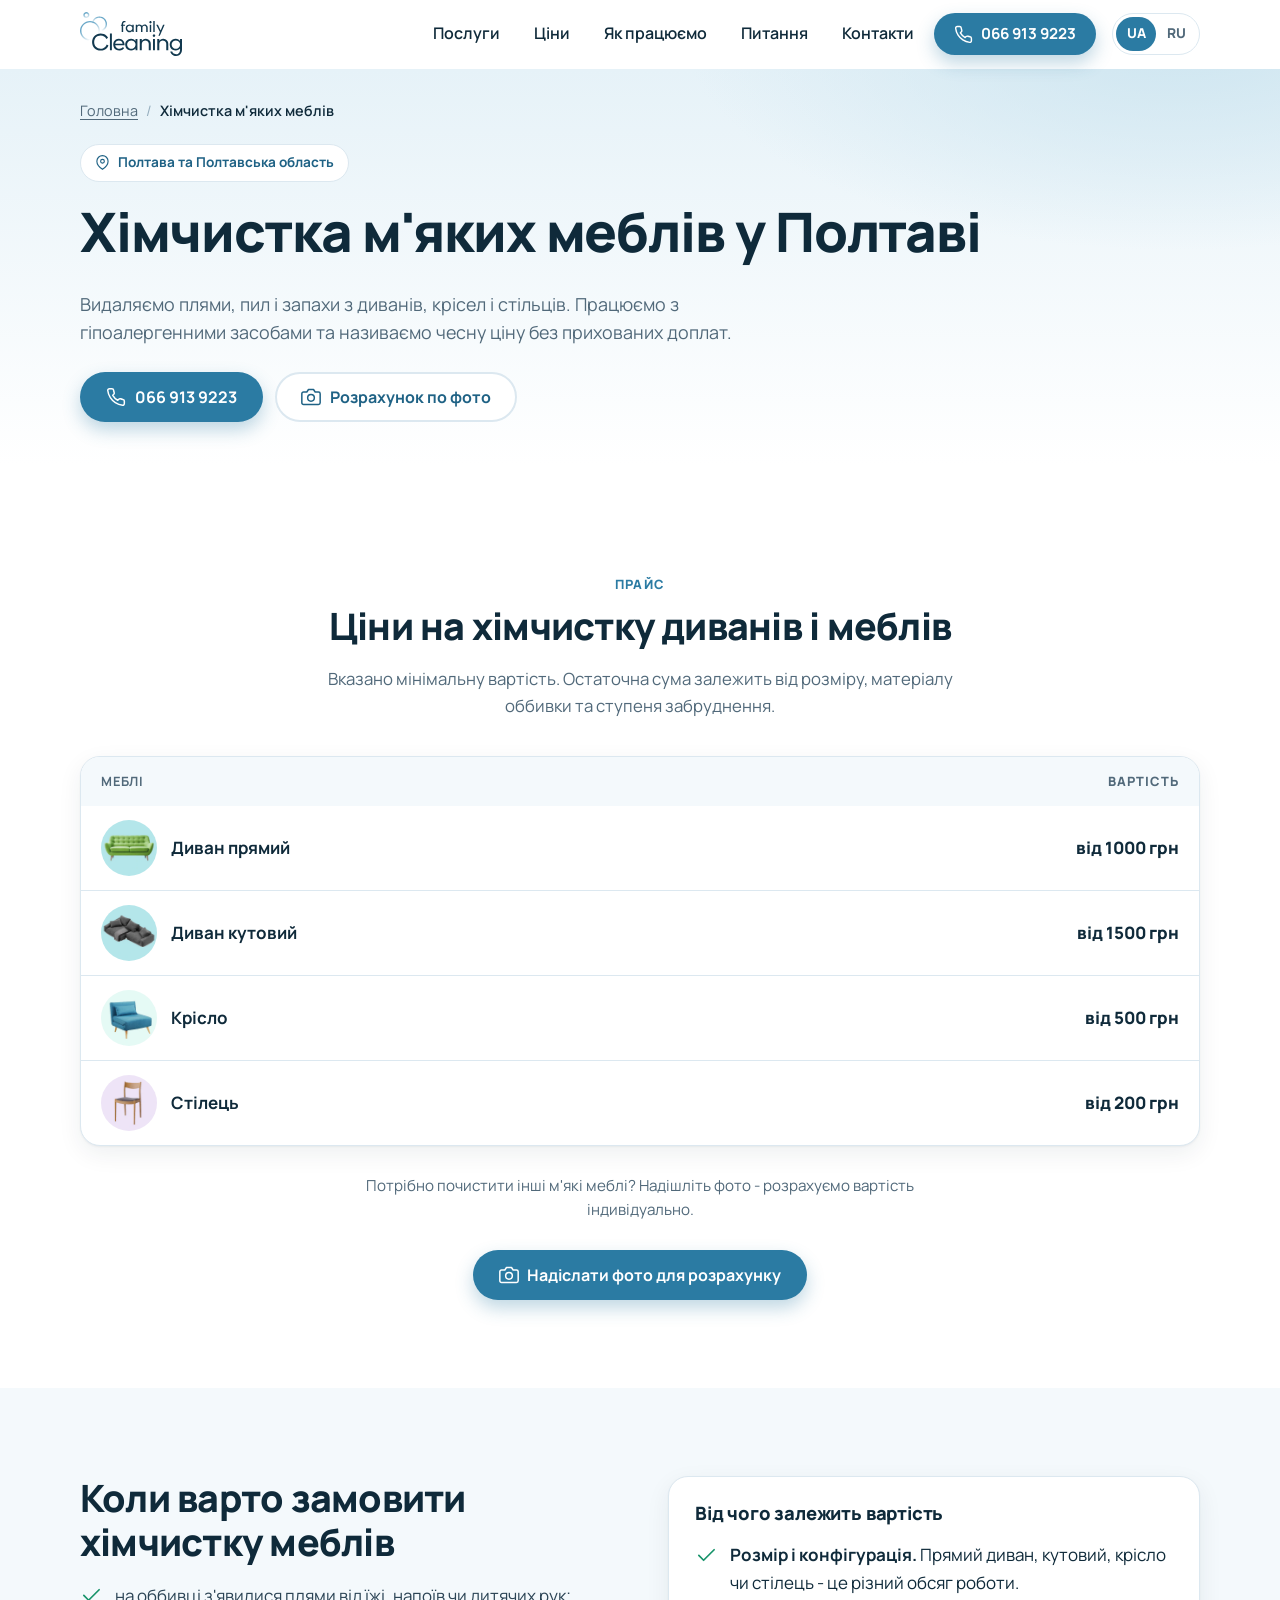
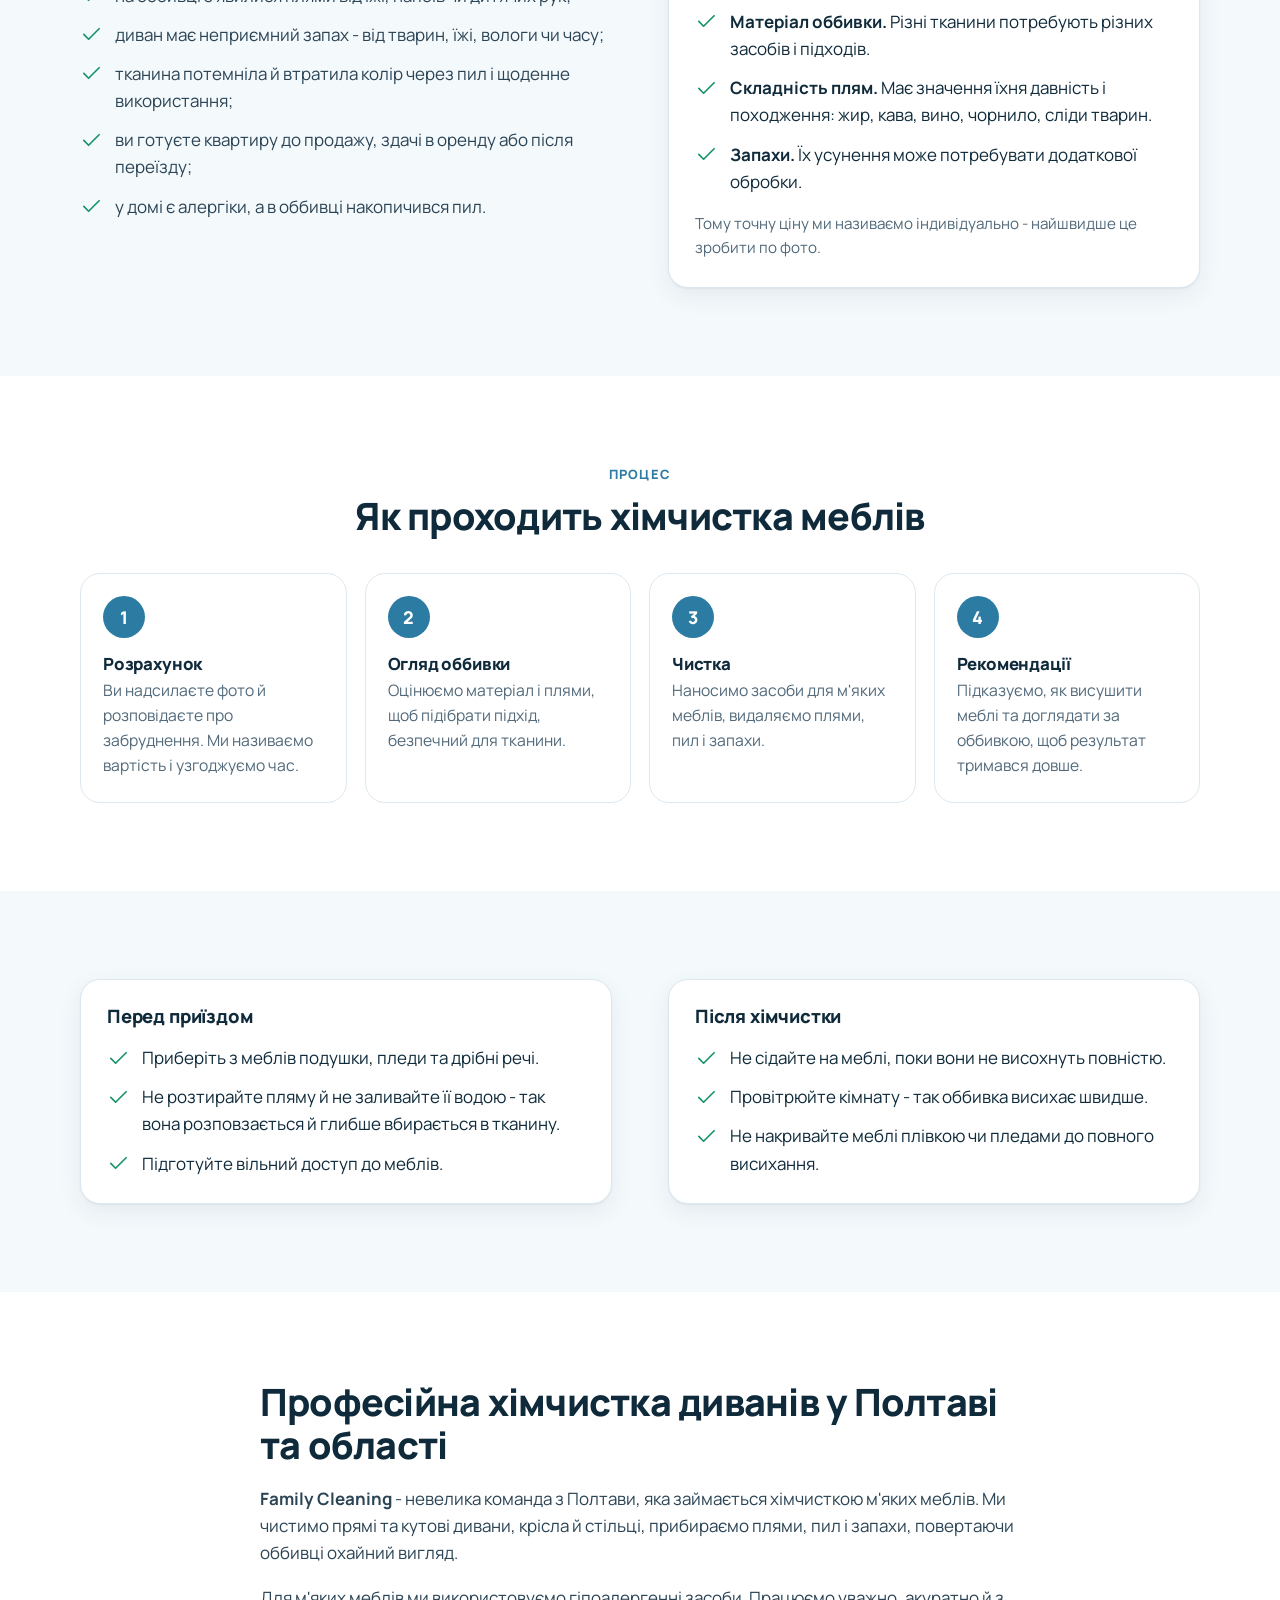
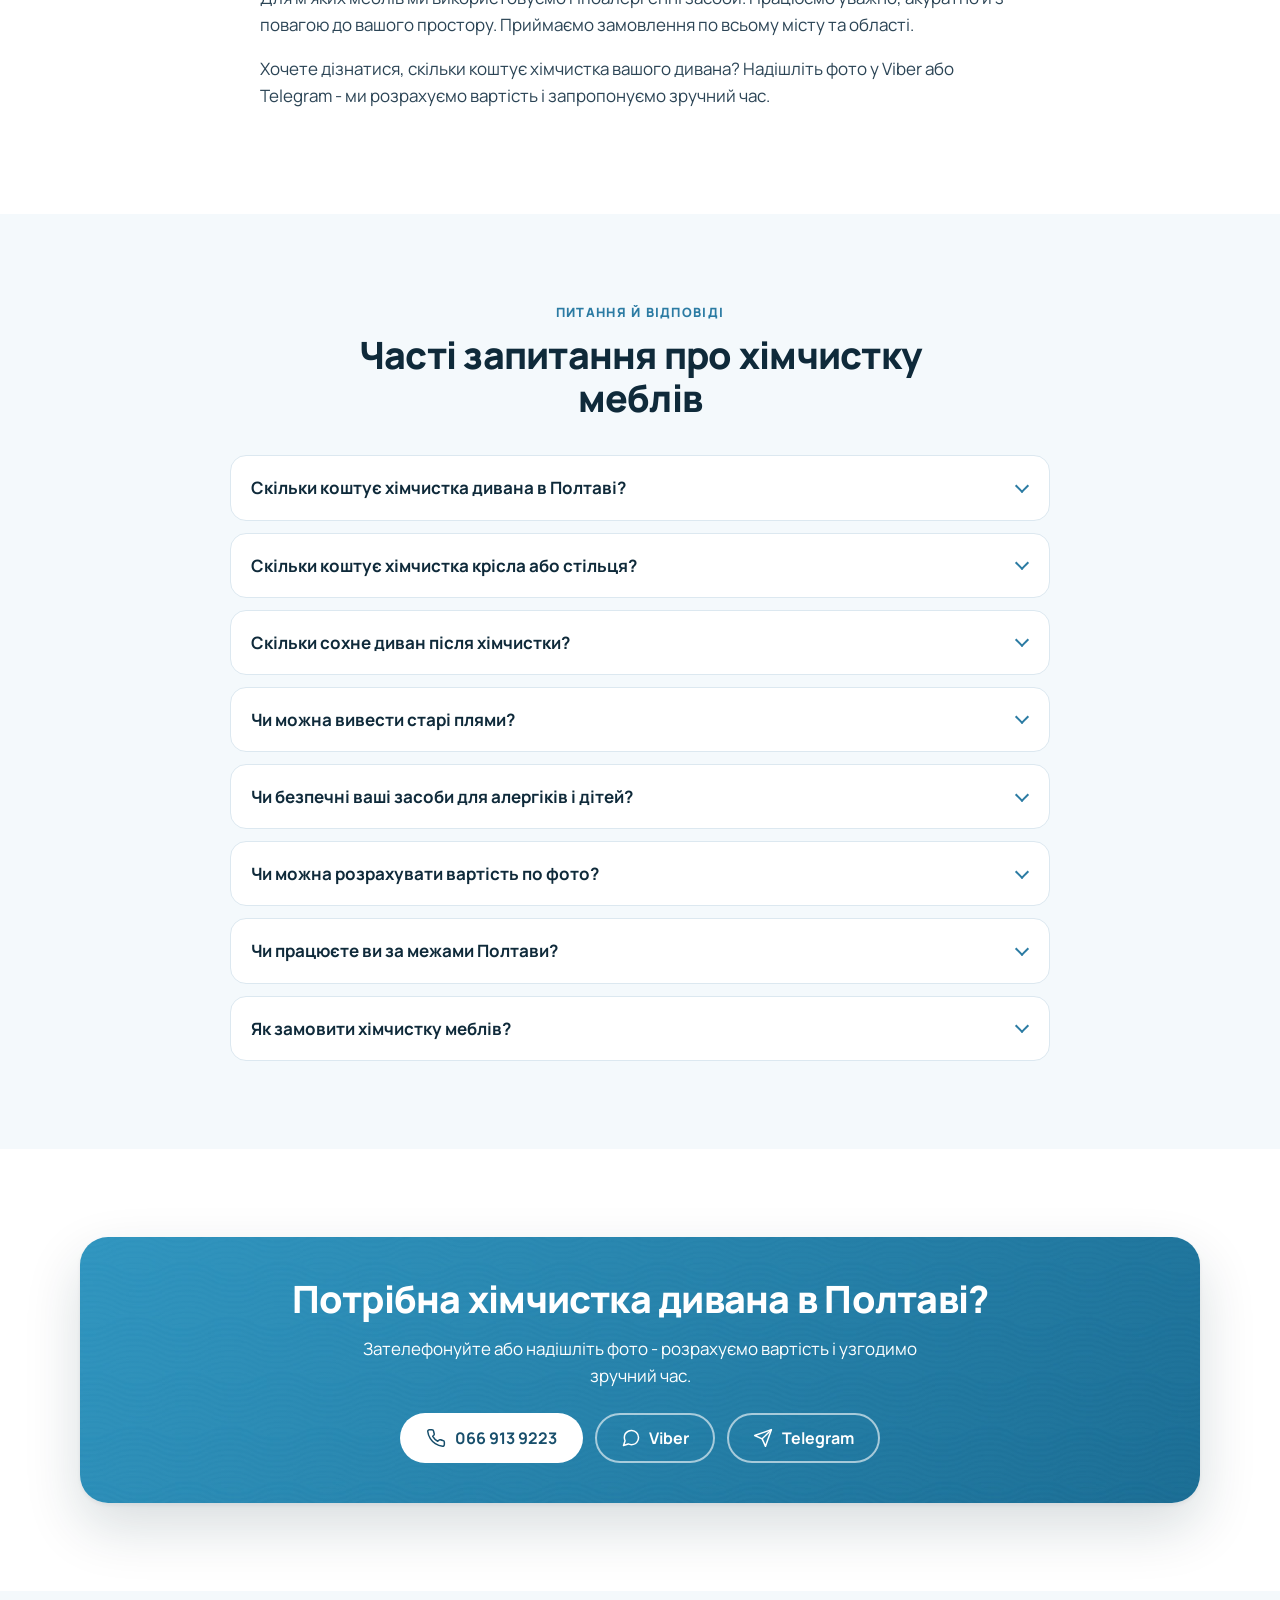
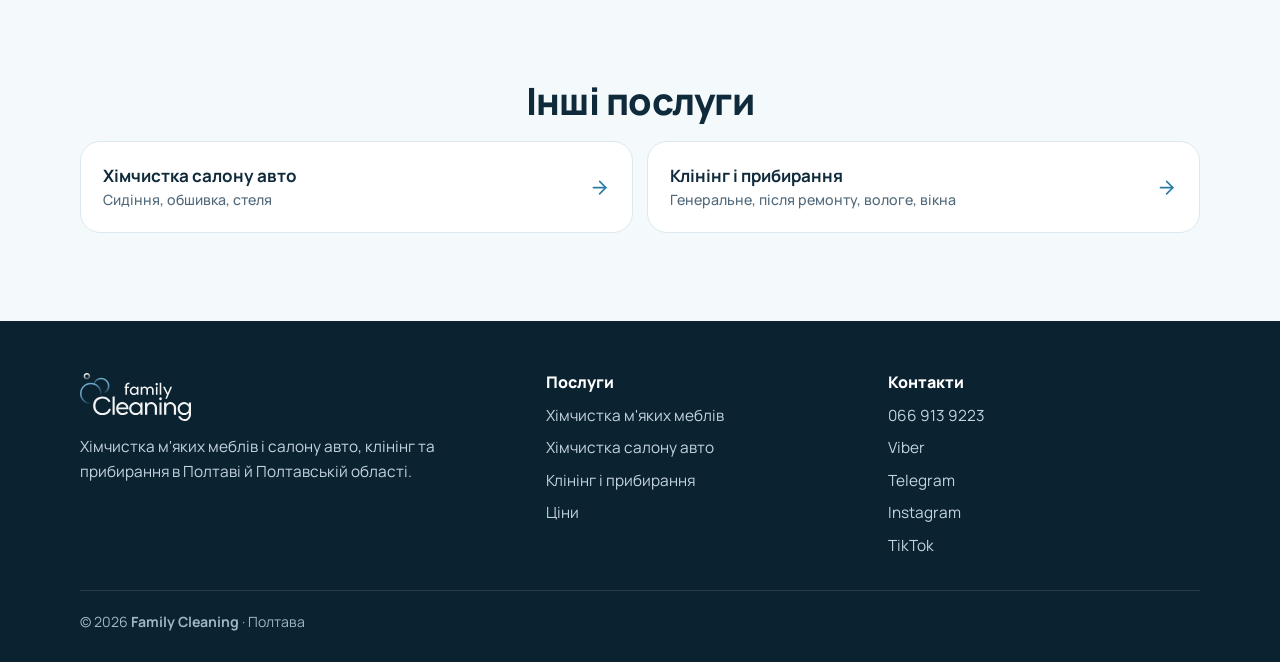
==== commit dde232eb: "Highlight Family Cleaning in the description" ====
--- a/himchistka-mebliv-poltava/index.html
+++ b/himchistka-mebliv-poltava/index.html
@@ -61,9 +61,9 @@
 <symbol id="i-car" viewBox="0 0 24 24"><path d="m3.5 13.5 1.8-4.9a2 2 0 0 1 1.9-1.3h9.6a2 2 0 0 1 1.9 1.3l1.8 4.9"/><path d="M3.5 13.5h17V18a1 1 0 0 1-1 1H18a1 1 0 0 1-1-1v-1.5H7V18a1 1 0 0 1-1 1H4.5a1 1 0 0 1-1-1z"/><path d="M7 15.2h.01M17 15.2h.01"/></symbol>
 <symbol id="i-sparkle" viewBox="0 0 24 24"><path d="m12 3 1.8 5.2L19 10l-5.2 1.8L12 17l-1.8-5.2L5 10l5.2-1.8z"/><path d="m19 15 .8 2.2L22 18l-2.2.8L19 21l-.8-2.2L16 18l2.2-.8z"/></symbol>
 <symbol id="i-tool" viewBox="0 0 24 24"><path d="M14.7 6.3a1 1 0 0 0 0 1.4l1.6 1.6a1 1 0 0 0 1.4 0l3.77-3.77a6 6 0 0 1-7.94 7.94l-6.91 6.91a2.12 2.12 0 0 1-3-3l6.91-6.91a6 6 0 0 1 7.94-7.94l-3.76 3.76z"/></symbol>
-<symbol id="i-drop" viewBox="0 0 24 24"><path d="M12 2.69 17.66 8.35a8 8 0 1 1-11.31 0z"/></symbol>
+<symbol id="i-drop" viewBox="0 0 24 24"><path d="m12 2.69 4.8619 5.66C22.57712 15 18.127128 22.008301 12.005 22.008301 5.8828718 22.008301 1.5 14.921903 7.1480998 8.35z"/></symbol>
 <symbol id="i-window" viewBox="0 0 24 24"><rect x="4.5" y="3" width="15" height="18" rx="1.5"/><path d="M12 3v18M4.5 12h15"/></symbol>
-<symbol id="i-bug" viewBox="0 0 24 24"><ellipse cx="12" cy="13.5" rx="4" ry="5.5"/><path d="M12 8V4M9 5.5 10.5 8M15 5.5 13.5 8M8 12H4M16 12h4M8.5 16 5 18.5M15.5 16 19 18.5"/></symbol>
+<symbol id="i-bug" viewBox="0 0 24 24"><path d="m21.5 12.5h-3m2-7-2.5 2M17.5 17l3 2.5M9.5 6v-1C9.5 3.6932934 10.494907 2.5 12 2.5c1.505093 0 2.5 1.1790416 2.5 2.5v1m-11-.5 2.5 2M18 9.5V14.5c0 3.355263-2.667143 5.982763-6.004534 5.982763-3.337391 0-5.995466-2.6275-5.995466-5.982763V9.5c0-1.7342599 1.181368-3 3-3H15c1.733122 0 3 1.2657401 3 3zM2.5 12.5h3m1 4.5-3 2.5"/></symbol>
 </defs></svg>
 <header class="site-header">
 <div class="container header-inner">
@@ -179,7 +179,7 @@
 <div class="container">
 <div class="prose">
 <h2>Професійна хімчистка диванів у Полтаві та області</h2>
-<p>Family Cleaning - невелика команда з Полтави, яка займається хімчисткою м'яких меблів. Ми чистимо прямі та кутові дивани, крісла й стільці, прибираємо плями, пил і запахи, повертаючи оббивці охайний вигляд.</p>
+<p><strong>Family Cleaning</strong> - невелика команда з Полтави, яка займається хімчисткою м'яких меблів. Ми чистимо прямі та кутові дивани, крісла й стільці, прибираємо плями, пил і запахи, повертаючи оббивці охайний вигляд.</p>
 <p>Для м'яких меблів ми використовуємо гіпоалергенні засоби. Працюємо уважно, акуратно й з повагою до вашого простору. Приймаємо замовлення по всьому місту та області.</p>
 <p>Хочете дізнатися, скільки коштує хімчистка вашого дивана? Надішліть фото у Viber або Telegram - ми розрахуємо вартість і запропонуємо зручний час.</p>
 </div>
--- a/css/style.css
+++ b/css/style.css
@@ -210,15 +210,6 @@
 .header-phone + .lang { margin-left: 0; }
 @media (min-width: 900px) { .nav, .js .nav { margin-left: auto; } .lang { margin-left: 0; } }
 
-.lang-banner {
-  position: fixed; z-index: 55; top: calc(var(--header-h) + 8px); right: 16px; left: 16px; max-width: 380px; margin-left: auto;
-  background: #fff; border: 1px solid var(--line); border-radius: 16px; padding: 14px 16px;
-  box-shadow: var(--shadow-lg); font-size: .95rem; font-weight: 600;
-}
-.lang-banner p { margin: 0 0 10px; }
-.lang-banner .btn-row { gap: 8px; flex-wrap: wrap; }
-.lang-banner button { font: inherit; cursor: pointer; }
-
 /* ===== Helpers ===== */
 .subhead { text-align: center; margin: 44px 0 20px; font-size: 1.3rem; }
 .link-arrow { display: inline-flex; align-items: center; gap: 6px; font-weight: 700; text-decoration: none; margin-top: 10px; }
@@ -268,7 +259,7 @@
 .card--cta .btn { margin-top: 10px; }
 
 @media (min-width: 700px) {
-  .cards-feature { grid-template-columns: 1fr 1fr; }
+  .cards-feature { grid-template-columns: repeat(3, 1fr); }
   .cards-grid { grid-template-columns: repeat(2, 1fr); }
 }
 @media (min-width: 960px) { .cards-grid { grid-template-columns: repeat(3, 1fr); } }
@@ -474,3 +465,10 @@
   .row-item { gap: 10px; }
   .row-item img, .row-ico { width: 44px; height: 44px; }
 }
+
+.cards-feature + .cards-grid { margin-top: 24px; }
+
+@media (min-width: 900px) {
+  .cards-grid .card--cta { grid-column: 1 / -1; flex-direction: row; align-items: center; justify-content: space-between; gap: 24px; }
+  .cards-grid .card--cta p { margin: 0; }
+}
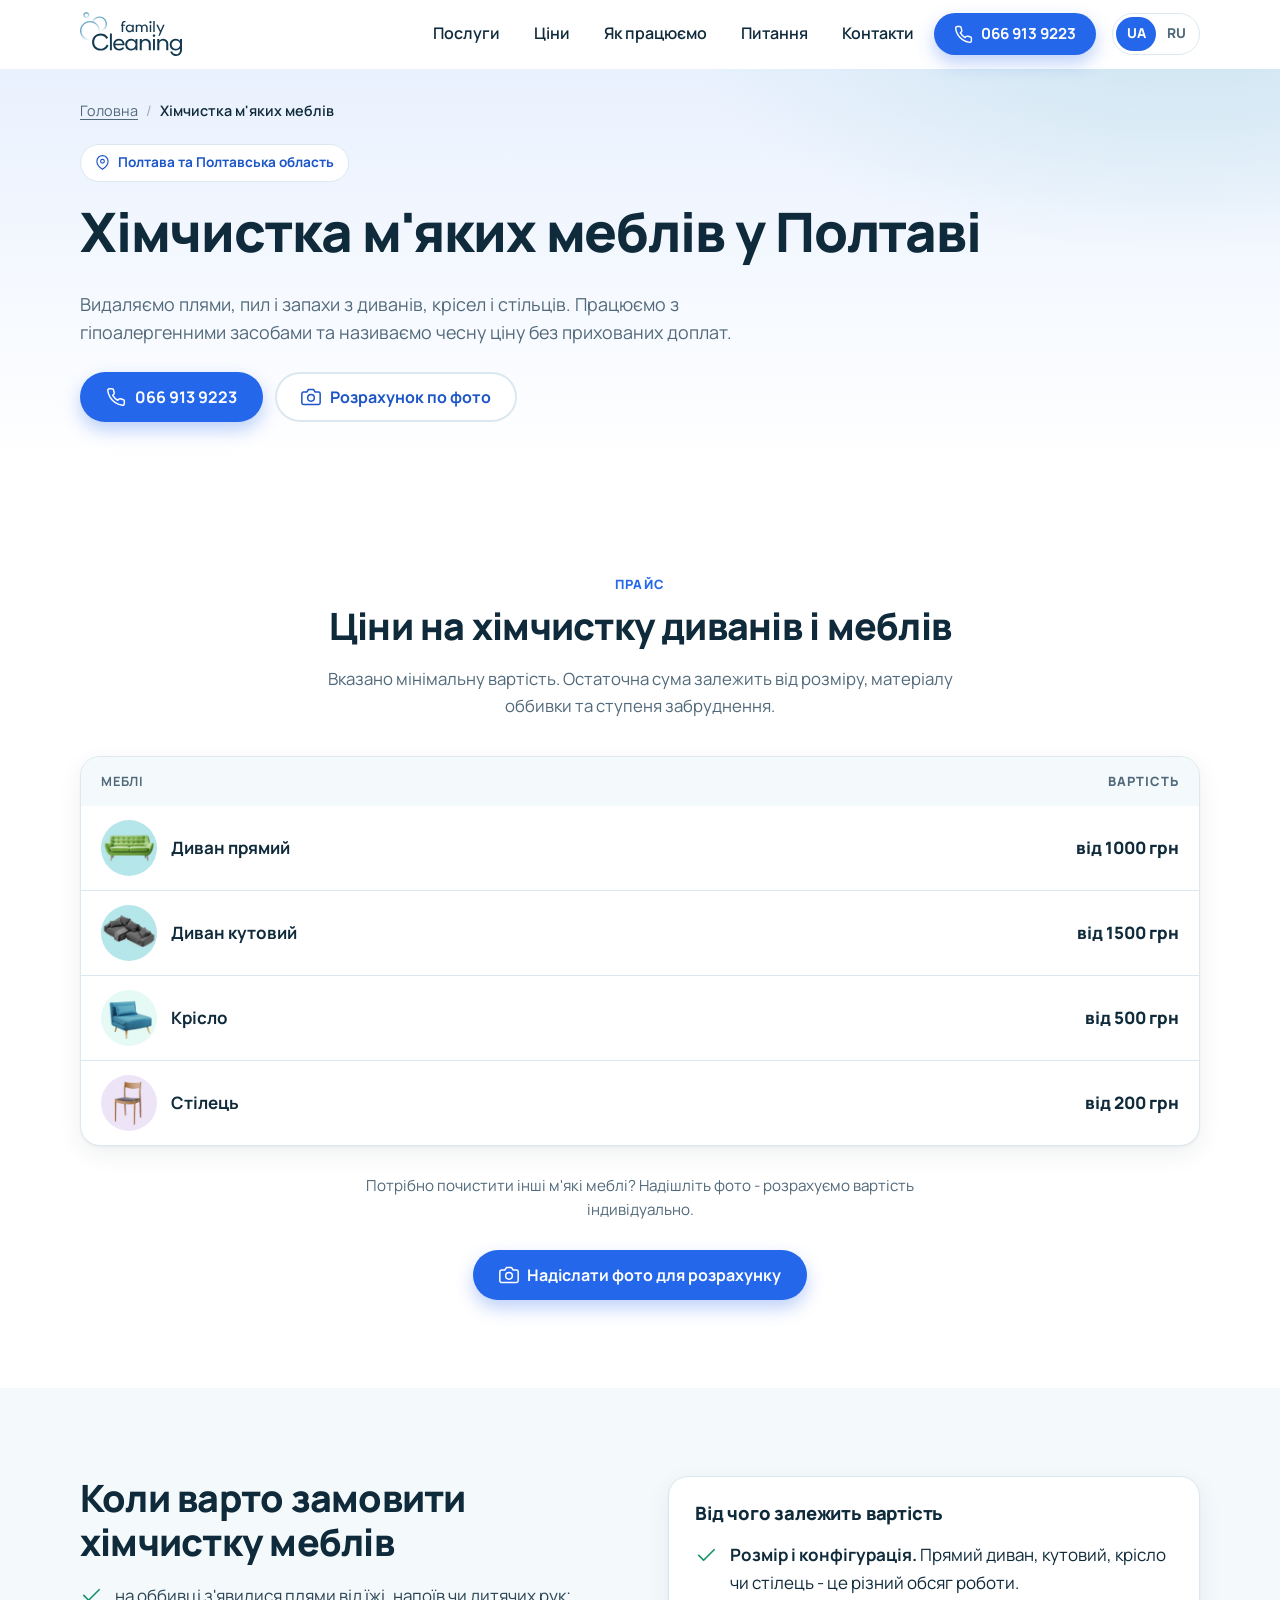
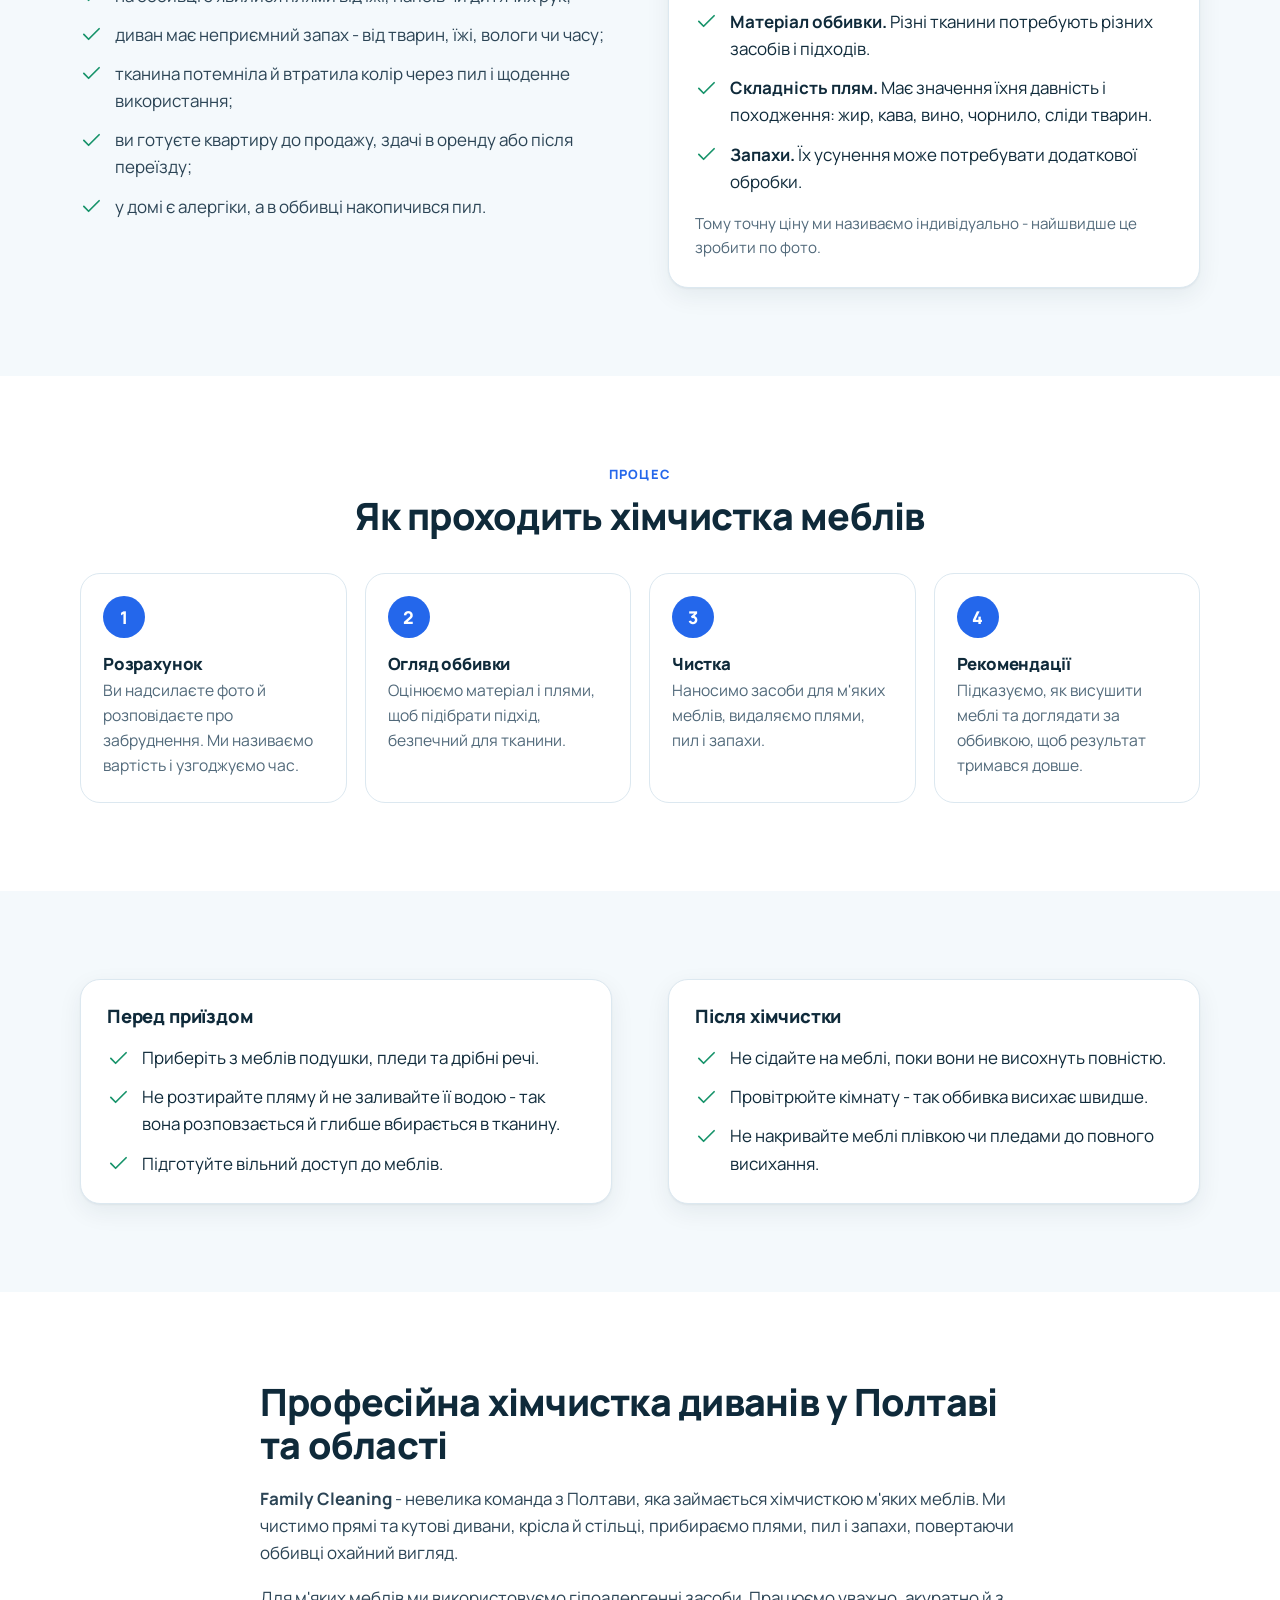
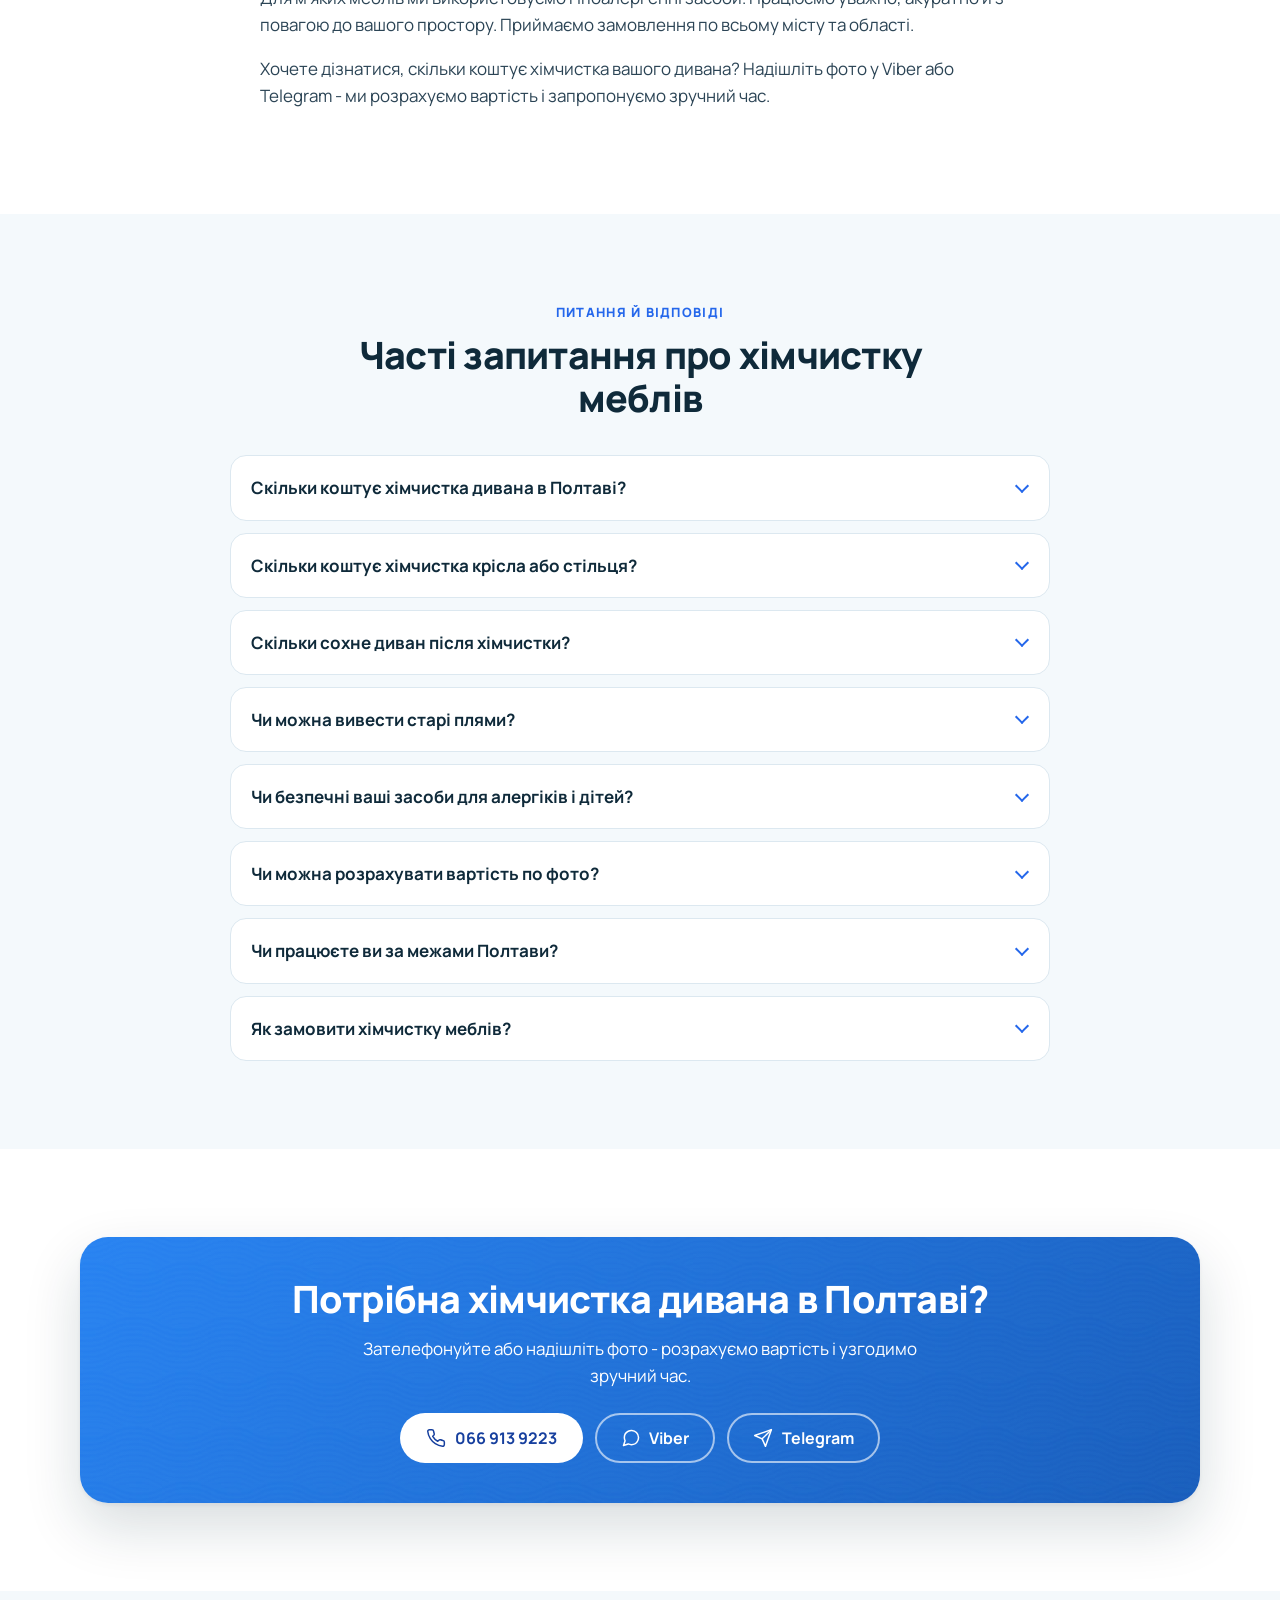
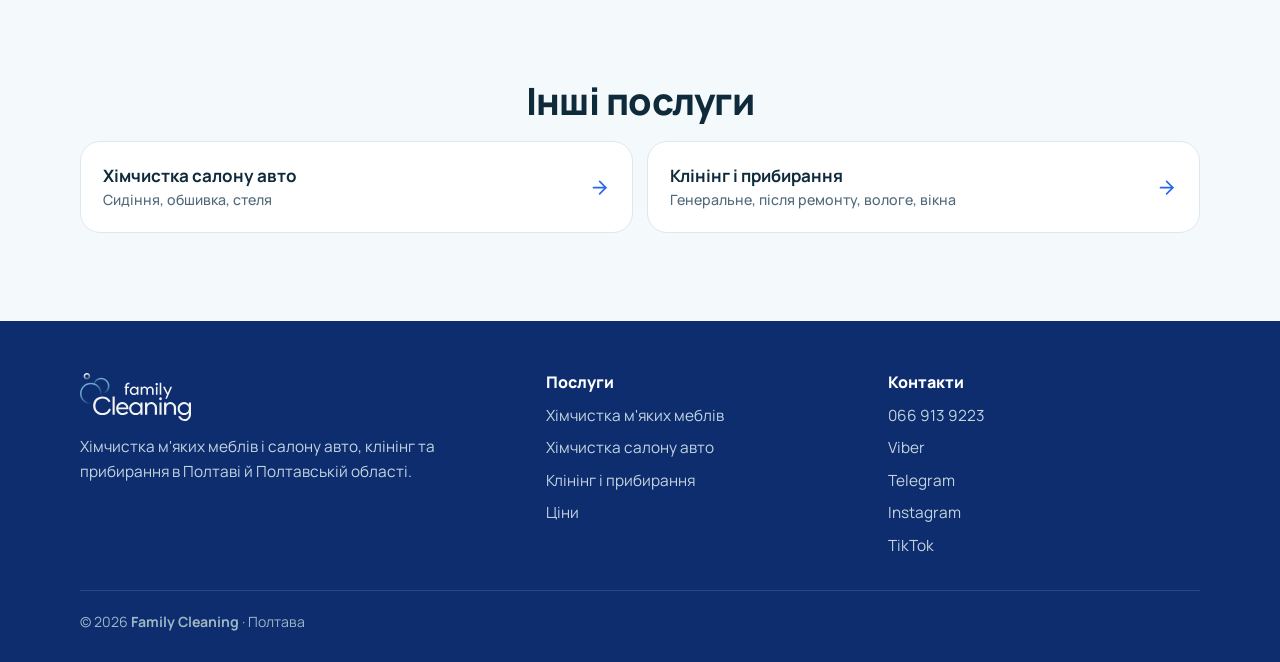
==== commit 4ebcf603: "Add files via upload" ====
--- a/himchistka-mebliv-poltava/index.html
+++ b/himchistka-mebliv-poltava/index.html
@@ -20,9 +20,9 @@
 <meta property="og:image" content="https://famclean.com.ua/img/og-cover.jpg">
 <meta property="og:image:width" content="1200">
 <meta property="og:image:height" content="630">
-<meta property="og:image:alt" content="Family Cleaning - хімчистка меблів і клінінг у Полтаві">
+<meta property="og:image:alt" content="Family Cleaning - клінінг та хімчистка меблів у Полтаві">
 <meta name="twitter:card" content="summary_large_image">
-<meta name="theme-color" content="#2b7ba3">
+<meta name="theme-color" content="#2467eb">
 <meta name="google-site-verification" content="99--LuBpgoL34rDlay3CEURhuqWhSlvif_Wz9FNeY6w">
 <link rel="icon" href="../img/favicon.ico" sizes="any">
 <link rel="icon" type="image/png" sizes="32x32" href="../img/favicon-32x32.png">
@@ -210,7 +210,7 @@
 <div class="btn-row">
 <a class="btn btn--light" href="tel:+380669139223"><svg class="ico" aria-hidden="true"><use href="#i-phone"/></svg> 066 913 9223</a>
 <a class="btn btn--outline-light" href="viber://chat?number=%2B380669139223"><svg class="ico" aria-hidden="true"><use href="#i-chat"/></svg> Viber</a>
-<a class="btn btn--outline-light" href="https://t.me/+380669139223" rel="noopener"><svg class="ico" aria-hidden="true"><use href="#i-send"/></svg> Telegram</a>
+<a class="btn btn--outline-light" href="https://t.me/family_cleaning_plt" rel="noopener"><svg class="ico" aria-hidden="true"><use href="#i-send"/></svg> Telegram</a>
 </div>
 </div>
 </div>
@@ -248,9 +248,9 @@
 <ul>
 <li><a href="tel:+380669139223">066 913 9223</a></li>
 <li><a href="viber://chat?number=%2B380669139223">Viber</a></li>
-<li><a href="https://t.me/+380669139223" rel="noopener">Telegram</a></li>
+<li><a href="https://t.me/family_cleaning_plt" rel="noopener">Telegram</a></li>
 <li><a href="https://instagram.com/family_cleaning_plt/" rel="noopener">Instagram</a></li>
-<li><a href="https://www.tiktok.com/@lukyanchikova88" rel="noopener">TikTok</a></li>
+<li><a href="https://www.tiktok.com/@family_cleaning_plt" rel="noopener">TikTok</a></li>
 </ul>
 </div>
 </div>
@@ -260,7 +260,7 @@
 <nav class="mobile-bar" aria-label="Швидкий зв'язок">
 <a class="is-primary" href="tel:+380669139223"><svg class="ico" aria-hidden="true"><use href="#i-phone"/></svg><span>Подзвонити</span></a>
 <a href="viber://chat?number=%2B380669139223"><svg class="ico" aria-hidden="true"><use href="#i-chat"/></svg><span>Viber</span></a>
-<a href="https://t.me/+380669139223" rel="noopener"><svg class="ico" aria-hidden="true"><use href="#i-send"/></svg><span>Telegram</span></a>
+<a href="https://t.me/family_cleaning_plt" rel="noopener"><svg class="ico" aria-hidden="true"><use href="#i-send"/></svg><span>Telegram</span></a>
 </nav>
 <script src="../js/main.js?v=20261111" defer></script>
 </body>
--- a/css/style.css
+++ b/css/style.css
@@ -7,11 +7,12 @@
   --bg: #f4f9fc;
   --surface: #fff;
   --line: #dce8f0;
-  --brand: #2b7ba3;
-  --brand-dark: #1f6285;
-  --brand-deep: #174e6b;
-  --brand-soft: #e6f2f8;
-  --accent: #6aa8c8;
+  --brand: #2467eb;
+  --brand-dark: #1d56c7;
+  --brand-deep: #163f9e;
+  --brand-teal: #00938c;
+  --brand-soft: #e9f1fe;
+  --accent: #6f9cf2;
   --ok: #17936a;
   --radius: 20px;
   --shadow: 0 1px 2px rgba(15, 42, 58, .05), 0 8px 24px rgba(15, 42, 58, .07);
@@ -46,7 +47,7 @@
 a:hover { color: var(--brand-deep); }
 
 h1, h2, h3 { margin: 0 0 .5em; line-height: 1.15; letter-spacing: -.02em; font-weight: 800; }
-h1 { font-size: clamp(2rem, 7.4vw, 3.4rem); }
+h1 { font-size: clamp(2rem, 7.4vw, 3.4rem); text-wrap: balance; }
 h2 { font-size: clamp(1.6rem, 4.6vw, 2.35rem); }
 h3 { font-size: 1.15rem; letter-spacing: -.01em; }
 p { margin: 0 0 1em; }
@@ -79,7 +80,7 @@
   border: 2px solid transparent; cursor: pointer;
   transition: background .2s, color .2s, border-color .2s, transform .2s, box-shadow .2s;
 }
-.btn--primary { background: var(--brand); color: #fff; box-shadow: 0 8px 18px rgba(43, 123, 163, .3); }
+.btn--primary { background: var(--brand); color: #fff; box-shadow: 0 8px 18px rgba(36, 103, 235, .3); }
 .btn--primary:hover { background: var(--brand-dark); color: #fff; transform: translateY(-1px); }
 .btn--ghost { background: #fff; color: var(--brand-dark); border-color: var(--line); }
 .btn--ghost:hover { border-color: var(--accent); background: var(--brand-soft); color: var(--brand-deep); }
@@ -148,7 +149,7 @@
 .hero-bg { position: absolute; inset: 0; width: 100%; height: 100%; object-fit: cover; z-index: -3; }
 .hero-shade {
   position: absolute; inset: 0; z-index: -2;
-  background: linear-gradient(105deg, rgba(10, 38, 56, .9) 0%, rgba(23, 78, 107, .7) 50%, rgba(23, 78, 107, .2) 100%);
+  background: linear-gradient(105deg, rgb(13 66 171) 0%, rgb(23 76 187 / 75%) 50%, rgb(0 147 140 / 10%) 100%);
 }
 .hero-shade::before {
   content: ""; position: absolute; inset: 0; background: url(../img/patt.webp) center / 420px repeat;
@@ -235,7 +236,7 @@
 .card-feature {
   position: relative; display: flex; flex-direction: column; align-items: flex-start; gap: 10px;
   padding: 28px; border-radius: var(--radius); color: #fff;
-  background: linear-gradient(150deg, var(--brand) 0%, var(--brand-deep) 100%);
+  background: linear-gradient(150deg, var(--brand) 0%, var(--brand-teal) 100%);
   box-shadow: var(--shadow);
 }
 .card-feature .tile-ico { background: rgba(255, 255, 255, .16); color: #fff; width: 52px; height: 52px; border-radius: 16px; }
@@ -420,7 +421,7 @@
 @media (min-width: 700px) { .related { grid-template-columns: repeat(2, 1fr); } }
 
 /* ===== Footer ===== */
-.site-footer { background: #0b2231; color: #c3d4df; padding: 52px 0 calc(104px + env(safe-area-inset-bottom)); font-size: .96rem; }
+.site-footer { background: #0d2d6f; color: #c3d4df; padding: 52px 0 calc(104px + env(safe-area-inset-bottom)); font-size: .96rem; }
 .footer-grid { display: grid; gap: 30px; }
 .site-footer img { height: 48px; width: auto; margin-bottom: 14px; }
 .site-footer h2 { font-size: 1rem; letter-spacing: 0; color: #fff; margin-bottom: 12px; }
